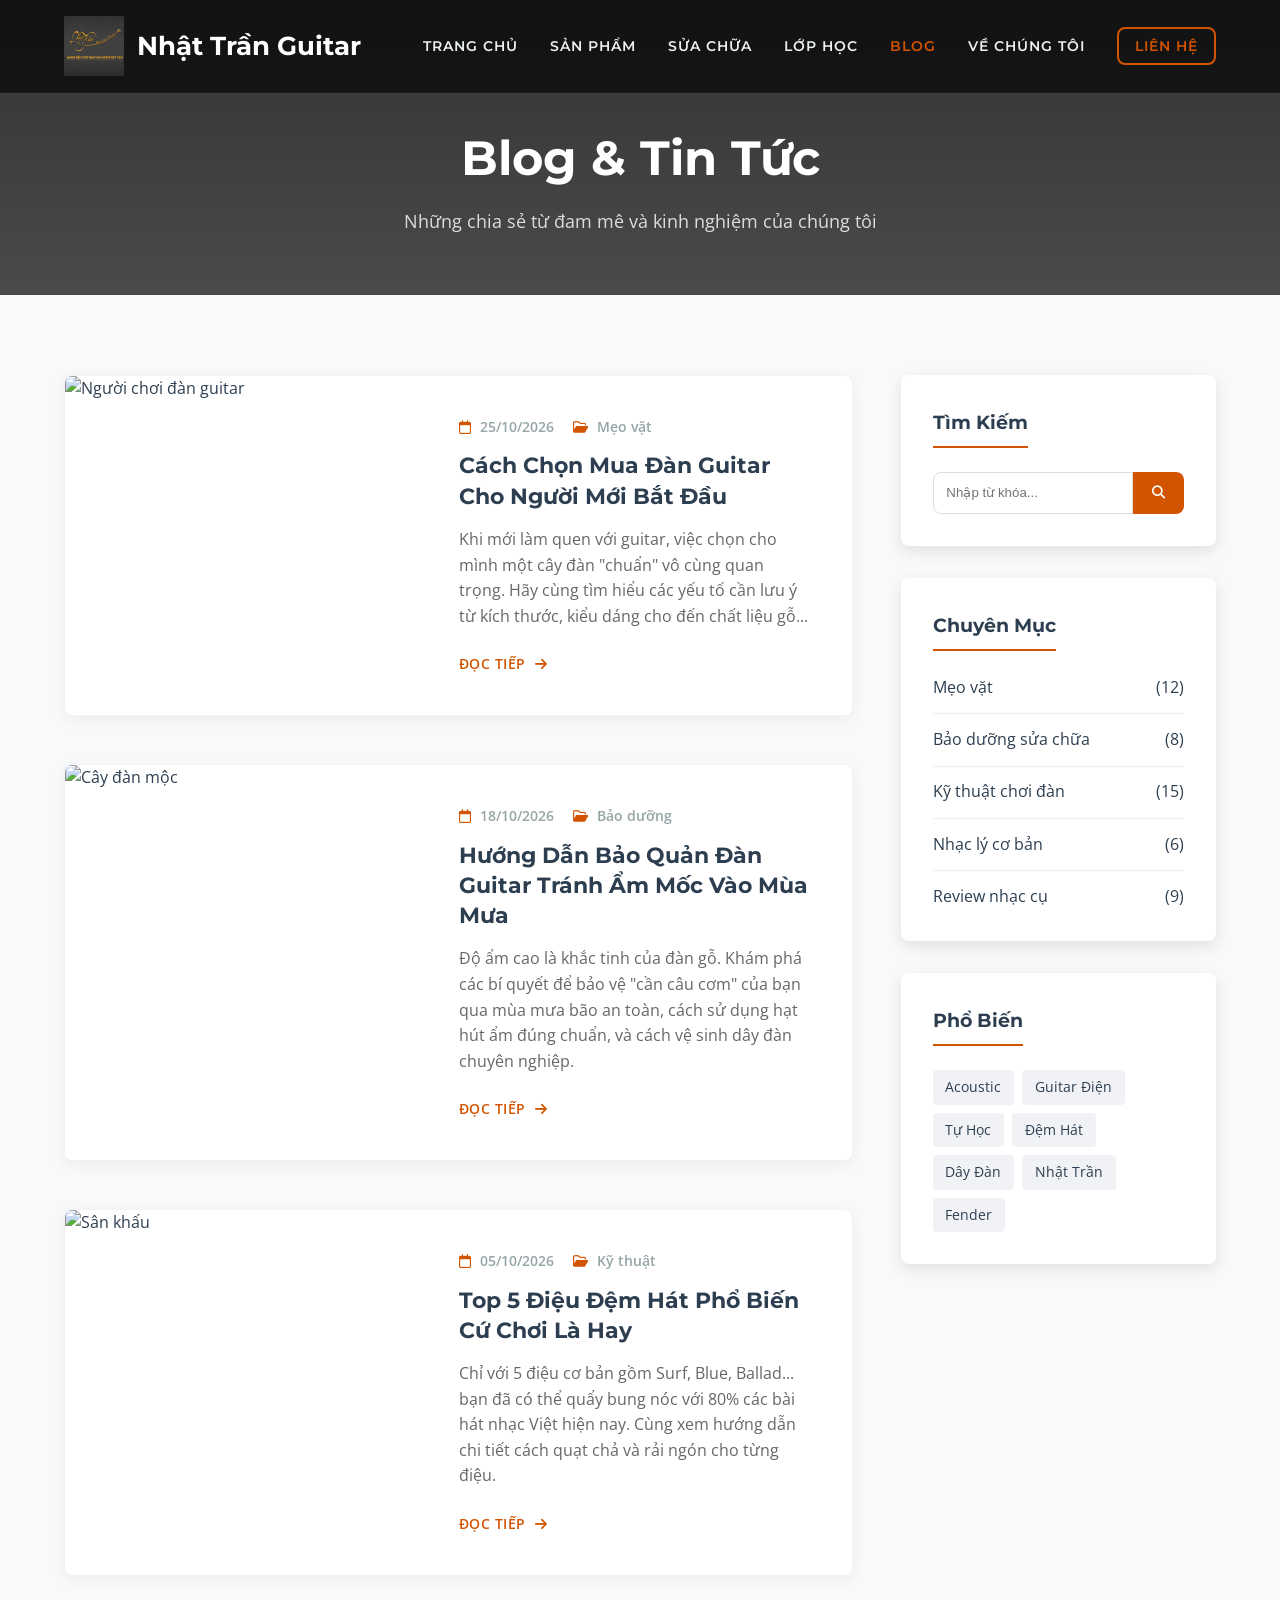
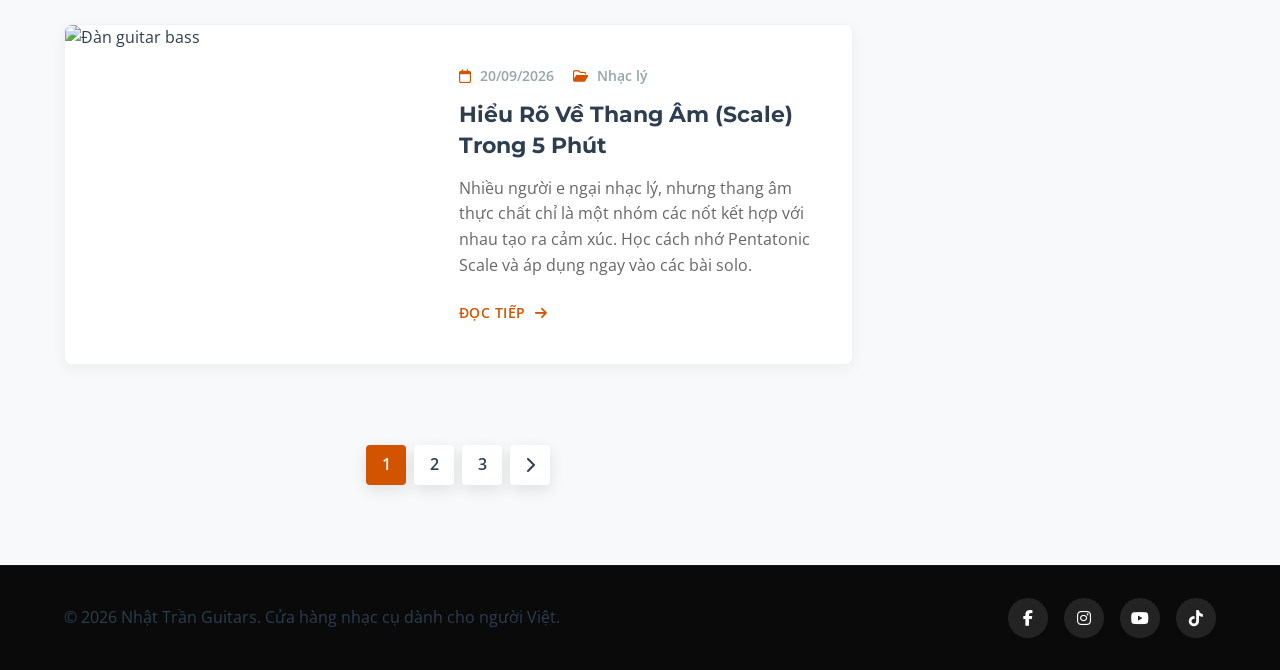
==== blogs.html @ 904f765c "first commit" ====
<!DOCTYPE html>
<html lang="vi">
<head>
    <meta charset="UTF-8">
    <meta name="viewport" content="width=device-width, initial-scale=1.0">
    <title>Blog & Kiến Thức - Nhật Trần Guitars</title>
    <!-- SEO Meta Tags -->
    <meta name="description" content="Khám phá các bài viết hữu ích về cách chọn đàn, bảo quản đàn, kinh nghiệm chơi guitar và các tin tức mới nhất từ Nhật Trần Guitars.">
    <!-- Favicon -->
    <link rel="icon" type="image/png" href="favicon.png">
    <!-- Google Fonts -->
    <link rel="preconnect" href="https://fonts.googleapis.com">
    <link rel="preconnect" href="https://fonts.gstatic.com" crossorigin>
    <link href="https://fonts.googleapis.com/css2?family=Montserrat:wght@400;600;700&family=Open+Sans:wght@400;600&display=swap" rel="stylesheet">
    <!-- FontAwesome for Icons -->
    <link rel="stylesheet" href="https://cdnjs.cloudflare.com/ajax/libs/font-awesome/6.4.0/css/all.min.css">
    <!-- Custom CSS -->
    <link rel="stylesheet" href="style.css">
</head>
<body class="bg-light">

    <!-- Header / Nav -->
    <header class="navbar scrolled" id="navbar">
        <div class="container nav-container">
            <a href="index.html#home" class="logo" aria-label="Nhật Trần Trang Chủ">
                <img src="images/logo/logo.png" alt="Nhật Trần Guitar Logo" class="logo-img">
                Nhật Trần Guitar
            </a>
            <nav aria-label="Điều hướng chính">
                <ul class="nav-menu">
                    <li><a href="index.html#home" class="nav-link">Trang Chủ</a></li>
                    <li><a href="index.html#products" class="nav-link">Sản Phẩm</a></li>
                    <li><a href="index.html#repair" class="nav-link">Sửa Chữa</a></li>
                    <li><a href="index.html#lessons" class="nav-link">Lớp Học</a></li>
                    <li><a href="blogs.html" class="nav-link" style="color:var(--primary-color)">Blog</a></li>
                    <li><a href="index.html#about" class="nav-link">Về Chúng Tôi</a></li>
                    <li><a href="index.html#contact" class="nav-link btn-primary-outline">Liên Hệ</a></li>
                </ul>
            </nav>
            <div class="hamburger" aria-label="Mở menu">
                <i class="fa-solid fa-bars"></i>
            </div>
        </div>
    </header>

    <!-- Page Header -->
    <section class="page-header" style="background: linear-gradient(rgba(0,0,0,0.8), rgba(0,0,0,0.7)), url('https://images.unsplash.com/photo-1549419137-edaa3c6838a5?auto=format&fit=crop&q=80&w=2000') center/cover; padding: 120px 0 60px; text-align: center; color: white;">
        <div class="container">
            <h1 style="font-size: 3rem; margin-bottom: 10px;">Blog & Tin Tức</h1>
            <p style="font-size: 1.1rem; color: #ddd;">Những chia sẻ từ đam mê và kinh nghiệm của chúng tôi</p>
        </div>
    </section>

    <!-- Blog Layout Section -->
    <section class="section text-dark">
        <div class="container blog-page-layout">
            <!-- Main Content: Blog List -->
            <div class="blog-main">
                <div class="blog-grid" style="grid-template-columns: 1fr; gap: 3rem;">
                    
                    <!-- Blog Post 1 -->
                    <article class="blog-card horizontal-card">
                        <div class="blog-image">
                            <img src="https://images.unsplash.com/photo-1549419137-edaa3c6838a5?auto=format&fit=crop&q=80&w=600" alt="Người chơi đàn guitar">
                        </div>
                        <div class="blog-content">
                            <div class="blog-meta">
                                <span><i class="fa-regular fa-calendar"></i> 25/10/2026</span>
                                <span><i class="fa-regular fa-folder-open"></i> Mẹo vặt</span>
                            </div>
                            <h3 class="blog-title"><a href="blog-detail.html">Cách Chọn Mua Đàn Guitar Cho Người Mới Bắt Đầu</a></h3>
                            <p class="blog-excerpt">Khi mới làm quen với guitar, việc chọn cho mình một cây đàn "chuẩn" vô cùng quan trọng. Hãy cùng tìm hiểu các yếu tố cần lưu ý từ kích thước, kiểu dáng cho đến chất liệu gỗ...</p>
                            <a href="blog-detail.html" class="read-more">Đọc tiếp <i class="fa-solid fa-arrow-right"></i></a>
                        </div>
                    </article>

                    <!-- Blog Post 2 -->
                    <article class="blog-card horizontal-card">
                        <div class="blog-image">
                            <img src="https://images.unsplash.com/photo-1550985543-f47f38aeeea0?auto=format&fit=crop&q=80&w=600" alt="Cây đàn mộc">
                        </div>
                        <div class="blog-content">
                            <div class="blog-meta">
                                <span><i class="fa-regular fa-calendar"></i> 18/10/2026</span>
                                <span><i class="fa-regular fa-folder-open"></i> Bảo dưỡng</span>
                            </div>
                            <h3 class="blog-title"><a href="blog-detail.html">Hướng Dẫn Bảo Quản Đàn Guitar Tránh Ẩm Mốc Vào Mùa Mưa</a></h3>
                            <p class="blog-excerpt">Độ ẩm cao là khắc tinh của đàn gỗ. Khám phá các bí quyết để bảo vệ "cần câu cơm" của bạn qua mùa mưa bão an toàn, cách sử dụng hạt hút ẩm đúng chuẩn, và cách vệ sinh dây đàn chuyên nghiệp.</p>
                            <a href="blog-detail.html" class="read-more">Đọc tiếp <i class="fa-solid fa-arrow-right"></i></a>
                        </div>
                    </article>

                    <!-- Blog Post 3 -->
                    <article class="blog-card horizontal-card">
                        <div class="blog-image">
                            <img src="https://images.unsplash.com/photo-1510915361894-db8b60106cb1?auto=format&fit=crop&q=80&w=600" alt="Sân khấu">
                        </div>
                        <div class="blog-content">
                            <div class="blog-meta">
                                <span><i class="fa-regular fa-calendar"></i> 05/10/2026</span>
                                <span><i class="fa-regular fa-folder-open"></i> Kỹ thuật</span>
                            </div>
                            <h3 class="blog-title"><a href="blog-detail.html">Top 5 Điệu Đệm Hát Phổ Biến Cứ Chơi Là Hay</a></h3>
                            <p class="blog-excerpt">Chỉ với 5 điệu cơ bản gồm Surf, Blue, Ballad... bạn đã có thể quẩy bung nóc với 80% các bài hát nhạc Việt hiện nay. Cùng xem hướng dẫn chi tiết cách quạt chả và rải ngón cho từng điệu.</p>
                            <a href="blog-detail.html" class="read-more">Đọc tiếp <i class="fa-solid fa-arrow-right"></i></a>
                        </div>
                    </article>

                    <!-- Blog Post 4 -->
                    <article class="blog-card horizontal-card">
                        <div class="blog-image">
                            <img src="https://images.unsplash.com/photo-1525201548942-d8732f6617a0?auto=format&fit=crop&q=80&w=600" alt="Đàn guitar bass">
                        </div>
                        <div class="blog-content">
                            <div class="blog-meta">
                                <span><i class="fa-regular fa-calendar"></i> 20/09/2026</span>
                                <span><i class="fa-regular fa-folder-open"></i> Nhạc lý</span>
                            </div>
                            <h3 class="blog-title"><a href="blog-detail.html">Hiểu Rõ Về Thang Âm (Scale) Trong 5 Phút</a></h3>
                            <p class="blog-excerpt">Nhiều người e ngại nhạc lý, nhưng thang âm thực chất chỉ là một nhóm các nốt kết hợp với nhau tạo ra cảm xúc. Học cách nhớ Pentatonic Scale và áp dụng ngay vào các bài solo.</p>
                            <a href="blog-detail.html" class="read-more">Đọc tiếp <i class="fa-solid fa-arrow-right"></i></a>
                        </div>
                    </article>

                    <!-- Pagination -->
                    <div class="pagination">
                        <a href="#" class="page-link active">1</a>
                        <a href="#" class="page-link">2</a>
                        <a href="#" class="page-link">3</a>
                        <a href="#" class="page-link"><i class="fa-solid fa-chevron-right"></i></a>
                    </div>

                </div>
            </div>

            <!-- Sidebar -->
            <aside class="blog-sidebar">
                <!-- Search Widget -->
                <div class="sidebar-widget">
                    <h3 class="widget-title">Tìm Kiếm</h3>
                    <form class="search-form" action="#" method="get">
                        <input type="text" placeholder="Nhập từ khóa..." required>
                        <button type="submit"><i class="fa-solid fa-magnifying-glass"></i></button>
                    </form>
                </div>

                <!-- Categories Widget -->
                <div class="sidebar-widget">
                    <h3 class="widget-title">Chuyên Mục</h3>
                    <ul class="category-list">
                        <li><a href="#">Mẹo vặt <span class="count">(12)</span></a></li>
                        <li><a href="#">Bảo dưỡng sửa chữa <span class="count">(8)</span></a></li>
                        <li><a href="#">Kỹ thuật chơi đàn <span class="count">(15)</span></a></li>
                        <li><a href="#">Nhạc lý cơ bản <span class="count">(6)</span></a></li>
                        <li><a href="#">Review nhạc cụ <span class="count">(9)</span></a></li>
                    </ul>
                </div>

                <!-- Popular Tags Widget -->
                <div class="sidebar-widget">
                    <h3 class="widget-title">Phổ Biến</h3>
                    <div class="tags-cloud">
                        <a href="#">Acoustic</a>
                        <a href="#">Guitar Điện</a>
                        <a href="#">Tự Học</a>
                        <a href="#">Đệm Hát</a>
                        <a href="#">Dây Đàn</a>
                        <a href="#">Nhật Trần</a>
                        <a href="#">Fender</a>
                    </div>
                </div>
            </aside>
        </div>
    </section>

    <!-- Footer -->
    <footer class="footer">
        <div class="container">
            <div class="footer-bottom">
                <p>&copy; 2026 Nhật Trần Guitars. Cửa hàng nhạc cụ dành cho người Việt.</p>
                <div class="social-icons">
                    <a href="#" aria-label="Facebook"><i class="fa-brands fa-facebook-f"></i></a>
                    <a href="#" aria-label="Instagram"><i class="fa-brands fa-instagram"></i></a>
                    <a href="#" aria-label="Youtube"><i class="fa-brands fa-youtube"></i></a>
                    <a href="#" aria-label="TikTok"><i class="fa-brands fa-tiktok"></i></a>
                </div>
            </div>
        </div>
    </footer>

    <!-- Custom JS -->
    <script src="script.js"></script>
</body>
</html>
---- style.css ----
/* =========================================
   CSS Reset & Variables
   ========================================= */
:root {
    /* Color Palette - Dark Music Theme */
    --primary-color: #d35400;
    /* Vibrant Orange */
    --primary-hover: #e67e22;
    --secondary-color: #f39c12;
    /* Warm Yellow/Orange */
    --dark-bg: #121212;
    /* Deep Black/Gray */
    --darker-bg: #0a0a0a;
    --light-bg: #f8f9fa;
    /* Off-white */
    --text-light: #ecf0f1;
    /* Light text */
    --text-dark: #2c3e50;
    /* Dark text */
    --wood-accent: #8b4513;
    /* Saddle Brown */

    /* Typography */
    --font-heading: 'Montserrat', sans-serif;
    --font-body: 'Open Sans', sans-serif;

    /* Layout styling */
    --transition: all 0.3s ease;
    --border-radius: 8px;
    --box-shadow: 0 10px 30px rgba(0, 0, 0, 0.5);
    --box-shadow-light: 0 5px 15px rgba(0, 0, 0, 0.1);
}

* {
    margin: 0;
    padding: 0;
    box-sizing: border-box;
    scroll-behavior: smooth;
}

body {
    font-family: var(--font-body);
    background-color: var(--dark-bg);
    color: var(--text-light);
    line-height: 1.6;
    overflow-x: hidden;
}

h1,
h2,
h3,
h4,
h5,
h6 {
    font-family: var(--font-heading);
    font-weight: 700;
    margin-bottom: 1rem;
}

a {
    text-decoration: none;
    color: inherit;
    transition: var(--transition);
}

ul {
    list-style: none;
}

img {
    max-width: 100%;
    display: block;
}

.container {
    width: 90%;
    max-width: 1200px;
    margin: 0 auto;
}

/* =========================================
   Typography & Utilities
   ========================================= */
.text-center {
    text-align: center;
}

.mt-4 {
    margin-top: 2rem;
}

/* Backgrounds */
.bg-dark {
    background-color: var(--dark-bg);
    color: var(--text-light);
}

.bg-light {
    background-color: var(--light-bg);
    color: var(--text-dark);
}

.bg-primary {
    background-color: var(--primary-color);
    color: var(--text-light);
}

.text-dark {
    color: var(--text-dark);
}

/* Buttons */
.btn {
    display: inline-block;
    padding: 0.8rem 1.8rem;
    font-family: var(--font-heading);
    font-weight: 600;
    border-radius: var(--border-radius);
    text-transform: uppercase;
    letter-spacing: 1px;
    cursor: pointer;
    border: none;
    transition: var(--transition);
    text-align: center;
}

.btn-primary {
    background-color: var(--primary-color);
    color: white;
}

.btn-primary:hover {
    background-color: var(--primary-hover);
    transform: translateY(-2px);
    box-shadow: 0 4px 10px rgba(211, 84, 0, 0.4);
}

.btn-secondary {
    background-color: transparent;
    border: 2px solid white;
    color: white;
}

.btn-secondary:hover {
    background-color: white;
    color: var(--dark-bg);
    transform: translateY(-2px);
}

.btn-dark {
    background-color: var(--darker-bg);
    color: white;
    border: 2px solid var(--darker-bg);
}

.btn-dark:hover {
    background-color: white;
    color: var(--darker-bg);
}

.btn-block {
    display: block;
    width: 100%;
}

.btn-primary-outline {
    border: 2px solid var(--primary-color);
    color: var(--primary-color) !important;
    padding: 0.5rem 1rem !important;
    border-radius: var(--border-radius);
}

.btn-primary-outline:hover {
    background-color: var(--primary-color) !important;
    color: white !important;
}

/* Sections */
.section {
    padding: 5rem 0;
}

.section-header {
    text-align: center;
    margin-bottom: 4rem;
}

.section-header h2 {
    font-size: 2.5rem;
    color: var(--primary-color);
    text-transform: uppercase;
    position: relative;
    display: inline-block;
}

.section-header h2::after {
    content: '';
    position: absolute;
    bottom: -10px;
    left: 50%;
    transform: translateX(-50%);
    width: 60px;
    height: 3px;
    background-color: var(--primary-color);
}

.bg-light .section-header h2,
.bg-primary .section-header h2 {
    color: inherit;
}

.bg-primary .section-header h2::after {
    background-color: white;
}


/* =========================================
   Navigation
   ========================================= */
.navbar {
    position: fixed;
    top: 0;
    width: 100%;
    background-color: rgba(18, 18, 18, 0.95);
    backdrop-filter: blur(10px);
    z-index: 1000;
    padding: 1rem 0;
    transition: var(--transition);
    border-bottom: 1px solid rgba(255, 255, 255, 0.05);
}

.navbar.scrolled {
    padding: 0.5rem 0;
    box-shadow: 0 5px 20px rgba(0, 0, 0, 0.8);
}

.nav-container {
    display: flex;
    justify-content: space-between;
    align-items: center;
}

.logo {
    font-family: var(--font-heading);
    font-size: 1.6rem;
    font-weight: 700;
    color: white;
    display: flex;
    align-items: center;
    gap: 0.8rem;
}

.logo i {
    color: var(--primary-color);
}

.nav-menu {
    display: flex;
    align-items: center;
    gap: 2rem;
}

.nav-link {
    font-family: var(--font-heading);
    font-size: 0.9rem;
    font-weight: 600;
    text-transform: uppercase;
    color: var(--text-light);
    letter-spacing: 1px;
    position: relative;
}

.nav-link:not(.btn-primary-outline):hover {
    color: var(--primary-color);
}

.nav-link:not(.btn-primary-outline)::after {
    content: '';
    position: absolute;
    width: 0;
    height: 2px;
    bottom: -5px;
    left: 0;
    background-color: var(--primary-color);
    transition: var(--transition);
}

.nav-link:not(.btn-primary-outline):hover::after {
    width: 100%;
}

.hamburger {
    display: none;
    font-size: 1.5rem;
    cursor: pointer;
    color: white;
}

/* =========================================
   Hero Section
   ========================================= */
.hero {
    height: 100vh;
    background: linear-gradient(rgba(0, 0, 0, 0.7), rgba(0, 0, 0, 0.7)), url('https://images.unsplash.com/photo-1541689592655-f5f52825a3b8?auto=format&fit=crop&q=80&w=2000') center/cover no-repeat;
    display: flex;
    align-items: center;
    justify-content: center;
    text-align: center;
    padding-top: 80px;
    /* Offset for navbar */
}

.hero-content {
    max-width: 800px;
}

.hero-title {
    font-size: 4rem;
    margin-bottom: 1.5rem;
    color: white;
    text-shadow: 2px 2px 10px rgba(0, 0, 0, 0.8);
    animation: slideDown 1s ease;
}

.hero-subtitle {
    font-size: 1.2rem;
    margin-bottom: 2.5rem;
    color: #ddd;
    animation: slideUp 1s ease 0.3s forwards;
    opacity: 0;
}

.hero-buttons {
    display: flex;
    gap: 1rem;
    justify-content: center;
    animation: fadeIn 1s ease 0.6s forwards;
    opacity: 0;
}

/* =========================================
   Products Section
   ========================================= */
.product-grid {
    display: grid;
    grid-template-columns: repeat(auto-fit, minmax(260px, 1fr));
    gap: 2rem;
}

.product-card {
    background-color: var(--darker-bg);
    border-radius: var(--border-radius);
    overflow: hidden;
    box-shadow: var(--box-shadow);
    transition: var(--transition);
    border: 1px solid rgba(255, 255, 255, 0.05);
}

.product-card:hover {
    transform: translateY(-10px);
    box-shadow: 0 15px 40px rgba(211, 84, 0, 0.2);
    border-color: rgba(211, 84, 0, 0.3);
}

.product-image {
    height: 250px;
    overflow: hidden;
}

.product-image img {
    width: 100%;
    height: 100%;
    object-fit: cover;
    transition: transform 0.5s ease;
}

.product-card:hover .product-image img {
    transform: scale(1.1);
}

.product-info {
    padding: 1.5rem;
    text-align: center;
}

.product-info h3 {
    font-size: 1.2rem;
    margin-bottom: 0.5rem;
}

.price {
    color: var(--primary-color);
    font-size: 1.2rem;
    font-weight: 700;
    margin-bottom: 1rem;
}

/* =========================================
   Dual Layout (Repair & About)
   ========================================= */
.dual-layout {
    display: flex;
    align-items: center;
    gap: 4rem;
}

.dual-layout.reverse {
    flex-direction: row-reverse;
}

.layout-image {
    flex: 1;
    border-radius: var(--border-radius);
    overflow: hidden;
    box-shadow: var(--box-shadow);
    position: relative;
}

.layout-image::after {
    content: '';
    position: absolute;
    top: 0;
    left: 0;
    width: 100%;
    height: 100%;
    box-shadow: inset 0 0 50px rgba(0, 0, 0, 0.5);
    pointer-events: none;
}

.layout-image img {
    width: 100%;
    height: 100%;
    object-fit: cover;
}

.layout-content {
    flex: 1;
}

.layout-content h2 {
    font-size: 2.2rem;
    color: var(--primary-color);
    margin-bottom: 1.5rem;
}

.layout-content p {
    margin-bottom: 1.5rem;
    font-size: 1.1rem;
}

.service-list {
    margin-bottom: 2rem;
}

.service-list li {
    margin-bottom: 1rem;
    display: flex;
    align-items: center;
    gap: 1rem;
    font-weight: 600;
}

.service-list i {
    color: var(--primary-color);
    font-size: 1.2rem;
}

/* =========================================
   Lessons Section
   ========================================= */
.lessons-grid {
    display: grid;
    grid-template-columns: repeat(auto-fit, minmax(300px, 1fr));
    gap: 2rem;
}

.lesson-card {
    background-color: rgba(255, 255, 255, 0.1);
    padding: 2rem;
    border-radius: var(--border-radius);
    text-align: center;
    transition: var(--transition);
    border: 1px solid rgba(255, 255, 255, 0.2);
}

.lesson-card:hover {
    background-color: rgba(255, 255, 255, 0.2);
    transform: translateY(-5px);
}

.lesson-icon {
    font-size: 3rem;
    margin-bottom: 1rem;
}

.lesson-card h3 {
    font-size: 1.5rem;
    margin-bottom: 1rem;
}

.lesson-card p {
    margin-bottom: 1.5rem;
    min-height: 80px;
}

.schedule {
    background: rgba(0, 0, 0, 0.2);
    padding: 1rem;
    border-radius: var(--border-radius);
}

.schedule-notice {
    font-size: 0.95rem;
    color: var(--secondary-color);
    font-style: italic;
    font-weight: 600;
}

/* =========================================
   Lessons Gallery Masonry & Lightbox
   ========================================= */
.gallery-container {
    column-count: 1;
    column-gap: 1.5rem;
    padding: 2rem 0;
}

@media screen and (min-width: 768px) {
    .gallery-container {
        column-count: 2;
    }
}

@media screen and (min-width: 992px) {
    .gallery-container {
        column-count: 3;
    }
}

.gallery-item {
    break-inside: avoid;
    margin-bottom: 1.5rem;
    border-radius: var(--border-radius);
    overflow: hidden;
    position: relative;
    cursor: zoom-in;
    transition: box-shadow 0.3s ease;
    border: 1px solid rgba(255, 255, 255, 0.05);
}

.gallery-item:hover {
    box-shadow: 0 15px 30px rgba(0,0,0,0.4);
}

.gallery-item img {
    width: 100%;
    display: block;
    border-radius: var(--border-radius);
    transition: transform 0.5s ease;
}

.gallery-item:hover img {
    transform: scale(1.03);
}

.gallery-overlay {
    position: absolute;
    top: 0; left: 0; right: 0; bottom: 0;
    background: rgba(0,0,0,0.3);
    display: flex;
    align-items: center;
    justify-content: center;
    opacity: 0;
    transition: opacity 0.3s ease;
    border-radius: var(--border-radius);
    pointer-events: none;
}

.gallery-item:hover .gallery-overlay {
    opacity: 1;
}

.gallery-overlay i {
    color: white;
    font-size: 3rem;
    text-shadow: 0 5px 15px rgba(0,0,0,0.5);
    transform: scale(0.5);
    transition: transform 0.3s cubic-bezier(0.175, 0.885, 0.32, 1.275);
}

.gallery-item:hover .gallery-overlay i {
    transform: scale(1);
}

/* Lightbox styles */
.lightbox {
    position: fixed;
    top: 0;
    left: 0;
    width: 100%;
    height: 100%;
    background: rgba(0, 0, 0, 0.9);
    z-index: 2000;
    display: flex;
    justify-content: center;
    align-items: center;
    opacity: 0;
    pointer-events: none;
    transition: opacity 0.3s ease;
}

.lightbox.active {
    opacity: 1;
    pointer-events: auto;
}

.lightbox-content {
    max-width: 90%;
    max-height: 90%;
    box-shadow: 0 0 30px rgba(0,0,0,0.8);
    border-radius: var(--border-radius);
    transform: scale(0.9);
    transition: transform 0.3s ease;
    border: 2px solid rgba(255,255,255,0.1);
}

.lightbox.active .lightbox-content {
    transform: scale(1);
}

.lightbox-close {
    position: absolute;
    top: 25px;
    right: 35px;
    color: #fff;
    font-size: 2.5rem;
    cursor: pointer;
    transition: color 0.3s ease, transform 0.3s ease;
}

.lightbox-close:hover {
    color: var(--primary-color);
    transform: scale(1.1);
}

.schedule li {
    padding: 0.3rem 0;
    border-bottom: 1px solid rgba(255, 255, 255, 0.1);
}

.schedule li:last-child {
    border-bottom: none;
}

/* =========================================
   Contact Section
   ========================================= */
.contact-wrapper {
    display: flex;
    gap: 4rem;
}

.contact-info {
    flex: 1;
}

.info-item {
    display: flex;
    align-items: flex-start;
    gap: 1.5rem;
    margin-bottom: 2rem;
}

.info-item i {
    font-size: 2rem;
    color: var(--primary-color);
    background: rgba(211, 84, 0, 0.1);
    width: 60px;
    height: 60px;
    display: flex;
    align-items: center;
    justify-content: center;
    border-radius: 50%;
}

.info-item h4 {
    margin-bottom: 0.2rem;
    color: var(--primary-color);
}

.contact-form {
    flex: 1;
    background: white;
    padding: 3rem;
    border-radius: var(--border-radius);
    box-shadow: var(--box-shadow-light);
}

.form-group {
    margin-bottom: 1.5rem;
}

.form-group input,
.form-group select,
.form-group textarea {
    width: 100%;
    padding: 1rem;
    border: 1px solid #ddd;
    border-radius: var(--border-radius);
    font-family: var(--font-body);
    font-size: 1rem;
    background-color: #f9f9f9;
    transition: var(--transition);
}

.form-group input:focus,
.form-group select:focus,
.form-group textarea:focus {
    outline: none;
    border-color: var(--primary-color);
    background-color: white;
    box-shadow: 0 0 0 3px rgba(211, 84, 0, 0.1);
}

/* =========================================
   Footer
   ========================================= */
.footer {
    background-color: var(--darker-bg);
    padding: 2rem 0;
    border-top: 1px solid rgba(255, 255, 255, 0.05);
    text-align: center;
}

.footer-bottom {
    display: flex;
    justify-content: space-between;
    align-items: center;
    flex-wrap: wrap;
    gap: 1rem;
}

.social-icons {
    display: flex;
    gap: 1rem;
}

.social-icons a {
    display: inline-flex;
    align-items: center;
    justify-content: center;
    width: 40px;
    height: 40px;
    background-color: rgba(255, 255, 255, 0.1);
    border-radius: 50%;
    color: white;
}

.social-icons a:hover {
    background-color: var(--primary-color);
    transform: translateY(-3px);
}

/* =========================================
   Blog Section
   ========================================= */
.blog-grid {
    display: grid;
    grid-template-columns: repeat(auto-fit, minmax(300px, 1fr));
    gap: 2rem;
}

.blog-card {
    background: white;
    border-radius: var(--border-radius);
    overflow: hidden;
    box-shadow: 0 4px 15px rgba(0, 0, 0, 0.05);
    /* Softer shadow */
    border: 1px solid rgba(0, 0, 0, 0.05);
    transition: var(--transition);
    display: flex;
    flex-direction: column;
}

.blog-card:hover {
    transform: translateY(-8px);
    box-shadow: 0 20px 40px rgba(0, 0, 0, 0.12);
}

.blog-image {
    aspect-ratio: 16/9;
    /* Enforce consistent media size */
    overflow: hidden;
}

.blog-image img {
    width: 100%;
    height: 100%;
    object-fit: cover;
    transition: transform 0.6s cubic-bezier(0.25, 1, 0.5, 1);
}

.blog-card:hover .blog-image img {
    transform: scale(1.08);
}

.blog-content {
    padding: 2rem 1.8rem;
    flex-grow: 1;
    display: flex;
    flex-direction: column;
}

.blog-meta {
    font-size: 0.85rem;
    font-weight: 600;
    color: #95a5a6;
    margin-bottom: 0.8rem;
    display: flex;
    gap: 1.2rem;
}

.blog-meta i {
    margin-right: 0.3rem;
    color: var(--primary-color);
}

.blog-title {
    font-size: 1.4rem;
    font-weight: 700;
    margin-bottom: 1rem;
    line-height: 1.35;
    color: var(--text-dark);
}

.blog-title a:hover {
    color: var(--primary-color);
}

.blog-excerpt {
    font-size: 1rem;
    color: #666;
    margin-bottom: 1.5rem;
    line-height: 1.6;
    flex-grow: 1;
}

.read-more {
    font-weight: 600;
    color: var(--primary-color);
    text-transform: uppercase;
    font-size: 0.85rem;
    letter-spacing: 0.5px;
    align-self: flex-start;
}

.read-more i {
    margin-left: 0.3rem;
    transition: transform 0.3s ease;
}

.read-more:hover i {
    transform: translateX(5px);
}

/* =========================================
   Blog Layour & Sidebar
   ========================================= */
.page-header {
    background-color: var(--dark-bg);
}

.blog-page-layout,
.blog-detail-layout {
    display: grid;
    grid-template-columns: 2.5fr 1fr;
    gap: 3rem;
    align-items: start;
}

.horizontal-card {
    flex-direction: row;
    align-items: stretch;
}

.horizontal-card .blog-image {
    width: 45%;
    aspect-ratio: auto;
    /* override normal aspect ratio and fill height */
}

.horizontal-card .blog-content {
    width: 55%;
    justify-content: center;
    padding: 2.5rem;
}

.blog-sidebar {
    position: sticky;
    top: 100px;
}

.sidebar-widget {
    background: white;
    padding: 2rem;
    border-radius: var(--border-radius);
    box-shadow: var(--box-shadow-light);
    margin-bottom: 2rem;
}

.widget-title {
    font-size: 1.2rem;
    margin-bottom: 1.5rem;
    padding-bottom: 0.5rem;
    border-bottom: 2px solid var(--primary-color);
    display: inline-block;
}

/* Sidebar Search */
.search-form {
    display: flex;
}

.search-form input {
    flex: 1;
    padding: 0.8rem;
    border: 1px solid #ddd;
    border-radius: var(--border-radius) 0 0 var(--border-radius);
    outline: none;
}

.search-form button {
    padding: 0 1.2rem;
    background: var(--primary-color);
    color: white;
    border: none;
    cursor: pointer;
    border-radius: 0 var(--border-radius) var(--border-radius) 0;
}

/* Sidebar Categories */
.category-list li {
    margin-bottom: 0.8rem;
    border-bottom: 1px solid #eee;
    padding-bottom: 0.8rem;
}

.category-list li:last-child {
    border-bottom: none;
    margin-bottom: 0;
    padding-bottom: 0;
}

.category-list a {
    display: flex;
    justify-content: space-between;
    color: var(--text-dark);
}

.category-list a:hover {
    color: var(--primary-color);
}

/* Sidebar Tags */
.tags-cloud {
    display: flex;
    flex-wrap: wrap;
    gap: 0.5rem;
}

.tags-cloud a {
    padding: 0.4rem 0.8rem;
    background: #f1f2f6;
    color: var(--text-dark);
    font-size: 0.85rem;
    border-radius: 4px;
    transition: var(--transition);
}

.tags-cloud a:hover {
    background: var(--primary-color);
    color: white;
}

/* Sidebar Recent Posts */
.recent-posts li {
    display: flex;
    gap: 1rem;
    margin-bottom: 1.5rem;
}

.recent-posts li:last-child {
    margin-bottom: 0;
}

.recent-posts img {
    width: 80px;
    height: 80px;
    object-fit: cover;
    border-radius: 4px;
}

.recent-posts a {
    font-weight: 600;
    color: var(--text-dark);
    line-height: 1.3;
    display: block;
    margin-bottom: 0.3rem;
    font-size: 0.95rem;
}

.recent-posts a:hover {
    color: var(--primary-color);
}

.recent-posts span {
    font-size: 0.8rem;
    color: #7f8c8d;
}

/* Pagination */
.pagination {
    display: flex;
    justify-content: center;
    gap: 0.5rem;
    margin-top: 2rem;
}

.page-link {
    display: inline-flex;
    align-items: center;
    justify-content: center;
    width: 40px;
    height: 40px;
    border-radius: 4px;
    background: white;
    color: var(--text-dark);
    box-shadow: var(--box-shadow-light);
    font-weight: 600;
}

.page-link:hover,
.page-link.active {
    background: var(--primary-color);
    color: white;
}

/* =========================================
   Single Post Detail
   ========================================= */
.single-post {
    background: white;
    padding: 3rem;
    border-radius: var(--border-radius);
    box-shadow: var(--box-shadow-light);
}

.breadcrumb {
    font-size: 0.9rem;
    color: #7f8c8d;
    margin-bottom: 2rem;
}

.breadcrumb a {
    color: var(--primary-color);
}

.breadcrumb i {
    margin: 0 0.5rem;
    font-size: 0.8rem;
}

.post-header {
    margin-bottom: 2rem;
}

.post-title {
    font-size: 2.6rem;
    font-weight: 800;
    line-height: 1.2;
    margin-bottom: 1.2rem;
    color: var(--dark-bg);
}

.post-meta {
    display: flex;
    flex-wrap: wrap;
    gap: 1.5rem;
    color: #7f8c8d;
    font-size: 0.95rem;
}

.post-meta i {
    color: var(--primary-color);
    margin-right: 0.3rem;
}

.post-featured-image {
    margin-bottom: 2.5rem;
    border-radius: var(--border-radius);
    overflow: hidden;
    box-shadow: 0 10px 30px rgba(0, 0, 0, 0.1);
}

.post-featured-image img {
    aspect-ratio: 21/9;
    object-fit: cover;
    width: 100%;
}

.post-content {
    font-size: 1.15rem;
    line-height: 1.9;
    color: #4a4a4a;
}

.post-content p {
    margin-bottom: 1.8rem;
}

.post-content h2 {
    font-size: 1.8rem;
    font-weight: 700;
    margin: 3rem 0 1.5rem;
    color: var(--darker-bg);
}

.post-content ul,
.post-content ol {
    margin-bottom: 1.8rem;
    padding-left: 1.5rem;
}

.post-content li {
    margin-bottom: 0.8rem;
}

.post-content blockquote {
    background: #fff8f3;
    border-left: 5px solid var(--primary-color);
    padding: 1.8rem 2.5rem;
    margin: 2.5rem 0;
    font-style: italic;
    font-size: 1.25rem;
    color: #d35400;
    position: relative;
    border-radius: 0 8px 8px 0;
}

.post-content blockquote i {
    color: rgba(211, 84, 0, 0.2);
    font-size: 2rem;
    position: absolute;
    top: 1rem;
    left: 1rem;
}

.post-image-inline {
    margin: 2rem 0;
    border-radius: var(--border-radius);
    overflow: hidden;
}

.post-footer {
    display: flex;
    justify-content: space-between;
    align-items: center;
    margin-top: 3rem;
    padding-top: 1.5rem;
    border-top: 1px solid #eee;
    flex-wrap: wrap;
    gap: 1rem;
}

.post-tags {
    display: flex;
    gap: 0.5rem;
}

.post-tags a {
    color: var(--primary-color);
    font-weight: 600;
}

.post-share {
    display: flex;
    align-items: center;
    gap: 1rem;
}

.share-btn {
    width: 35px;
    height: 35px;
    background: #f1f2f6;
    display: inline-flex;
    align-items: center;
    justify-content: center;
    border-radius: 50%;
    color: var(--text-dark);
}

.share-btn:hover {
    background: var(--primary-color);
    color: white;
}

/* Author Bio */
.author-bio {
    display: flex;
    gap: 1.5rem;
    background: #f9f9f9;
    padding: 2rem;
    border-radius: var(--border-radius);
    margin-top: 3rem;
    align-items: center;
}

.author-info h3 {
    margin-bottom: 0.5rem;
}

.author-info p {
    color: #666;
    font-size: 0.95rem;
}

/* Comments section */
.comments-section {
    margin-top: 3rem;
}

.comments-title {
    font-size: 1.5rem;
    margin-bottom: 2rem;
}

.comment-list {
    margin-bottom: 3rem;
}

.comment-item {
    display: flex;
    gap: 1.5rem;
    margin-bottom: 2rem;
}

.comment-item.reply {
    margin-left: 4rem;
}

.comment-avatar img {
    width: 60px;
    height: 60px;
    border-radius: 50%;
}

.comment-body {
    background: #f9f9f9;
    padding: 1.5rem;
    border-radius: var(--border-radius);
    flex: 1;
}

.comment-body h4 {
    margin-bottom: 0.5rem;
    display: flex;
    align-items: center;
    gap: 1rem;
}

.comment-date {
    font-size: 0.8rem;
    color: #999;
    font-weight: 400;
}

.badge {
    background: var(--primary-color);
    color: white;
    font-size: 0.7rem;
    padding: 0.2rem 0.5rem;
    border-radius: 3px;
    text-transform: uppercase;
}

.comment-body p {
    color: #555;
    margin-bottom: 1rem;
}

.reply-btn {
    font-size: 0.85rem;
    color: var(--primary-color);
    font-weight: 600;
}

.leave-comment h3 {
    margin-bottom: 1.5rem;
}

.form-row {
    display: flex;
    gap: 1.5rem;
    margin-bottom: 1.5rem;
}

.form-row input {
    flex: 1;
    padding: 1rem;
    border: 1px solid #ddd;
    border-radius: var(--border-radius);
    outline: none;
}

.form-row input:focus,
.leave-comment textarea:focus {
    border-color: var(--primary-color);
}

.leave-comment textarea {
    width: 100%;
    padding: 1rem;
    border: 1px solid #ddd;
    border-radius: var(--border-radius);
    outline: none;
    margin-bottom: 1.5rem;
    font-family: var(--font-body);
}

/* =========================================
   Animations & Media Queries
   ========================================= */
@keyframes slideDown {
    from {
        opacity: 0;
        transform: translateY(-30px);
    }

    to {
        opacity: 1;
        transform: translateY(0);
    }
}

@keyframes slideUp {
    from {
        opacity: 0;
        transform: translateY(30px);
    }

    to {
        opacity: 1;
        transform: translateY(0);
    }
}

@keyframes fadeIn {
    from {
        opacity: 0;
    }

    to {
        opacity: 1;
    }
}

/* Scroll Animation Class */
.fade-in {
    opacity: 0;
    transform: translateY(30px);
    transition: opacity 0.8s ease, transform 0.8s ease;
}

.fade-in.appear {
    opacity: 1;
    transform: translateY(0);
}

/* Responsive */
@media screen and (max-width: 992px) {

    .dual-layout,
    .dual-layout.reverse {
        flex-direction: column;
        gap: 2rem;
    }

    .contact-wrapper {
        flex-direction: column;
        gap: 3rem;
    }

    .hero-title {
        font-size: 3rem;
    }

    .blog-page-layout,
    .blog-detail-layout {
        grid-template-columns: 1fr;
    }

    .blog-sidebar {
        position: static;
        margin-top: 2rem;
    }
}

@media screen and (max-width: 768px) {
    .nav-menu {
        position: fixed;
        top: 70px;
        left: -100%;
        flex-direction: column;
        background-color: var(--dark-bg);
        width: 100%;
        text-align: center;
        transition: 0.3s;
        box-shadow: 0 10px 10px rgba(0, 0, 0, 0.5);
        padding: 2rem 0;
        gap: 1.5rem;
    }

    .nav-menu.active {
        left: 0;
    }

    .hamburger {
        display: block;
    }

    .hero-title {
        font-size: 2.5rem;
    }

    .hero-buttons {
        flex-direction: column;
    }

    .footer-bottom {
        flex-direction: column;
        justify-content: center;
    }

    .horizontal-card {
        flex-direction: column;
    }

    .horizontal-card .blog-image,
    .horizontal-card .blog-content {
        width: 100%;
    }

    .form-row {
        flex-direction: column;
        gap: 1rem;
    }
}

.logo-img {
    height: 45px;
    width: auto;
    object-fit: contain;
    vertical-align: middle;
}

@media screen and (min-width: 768px) {
    .logo-img {
        height: 60px;
    }
}
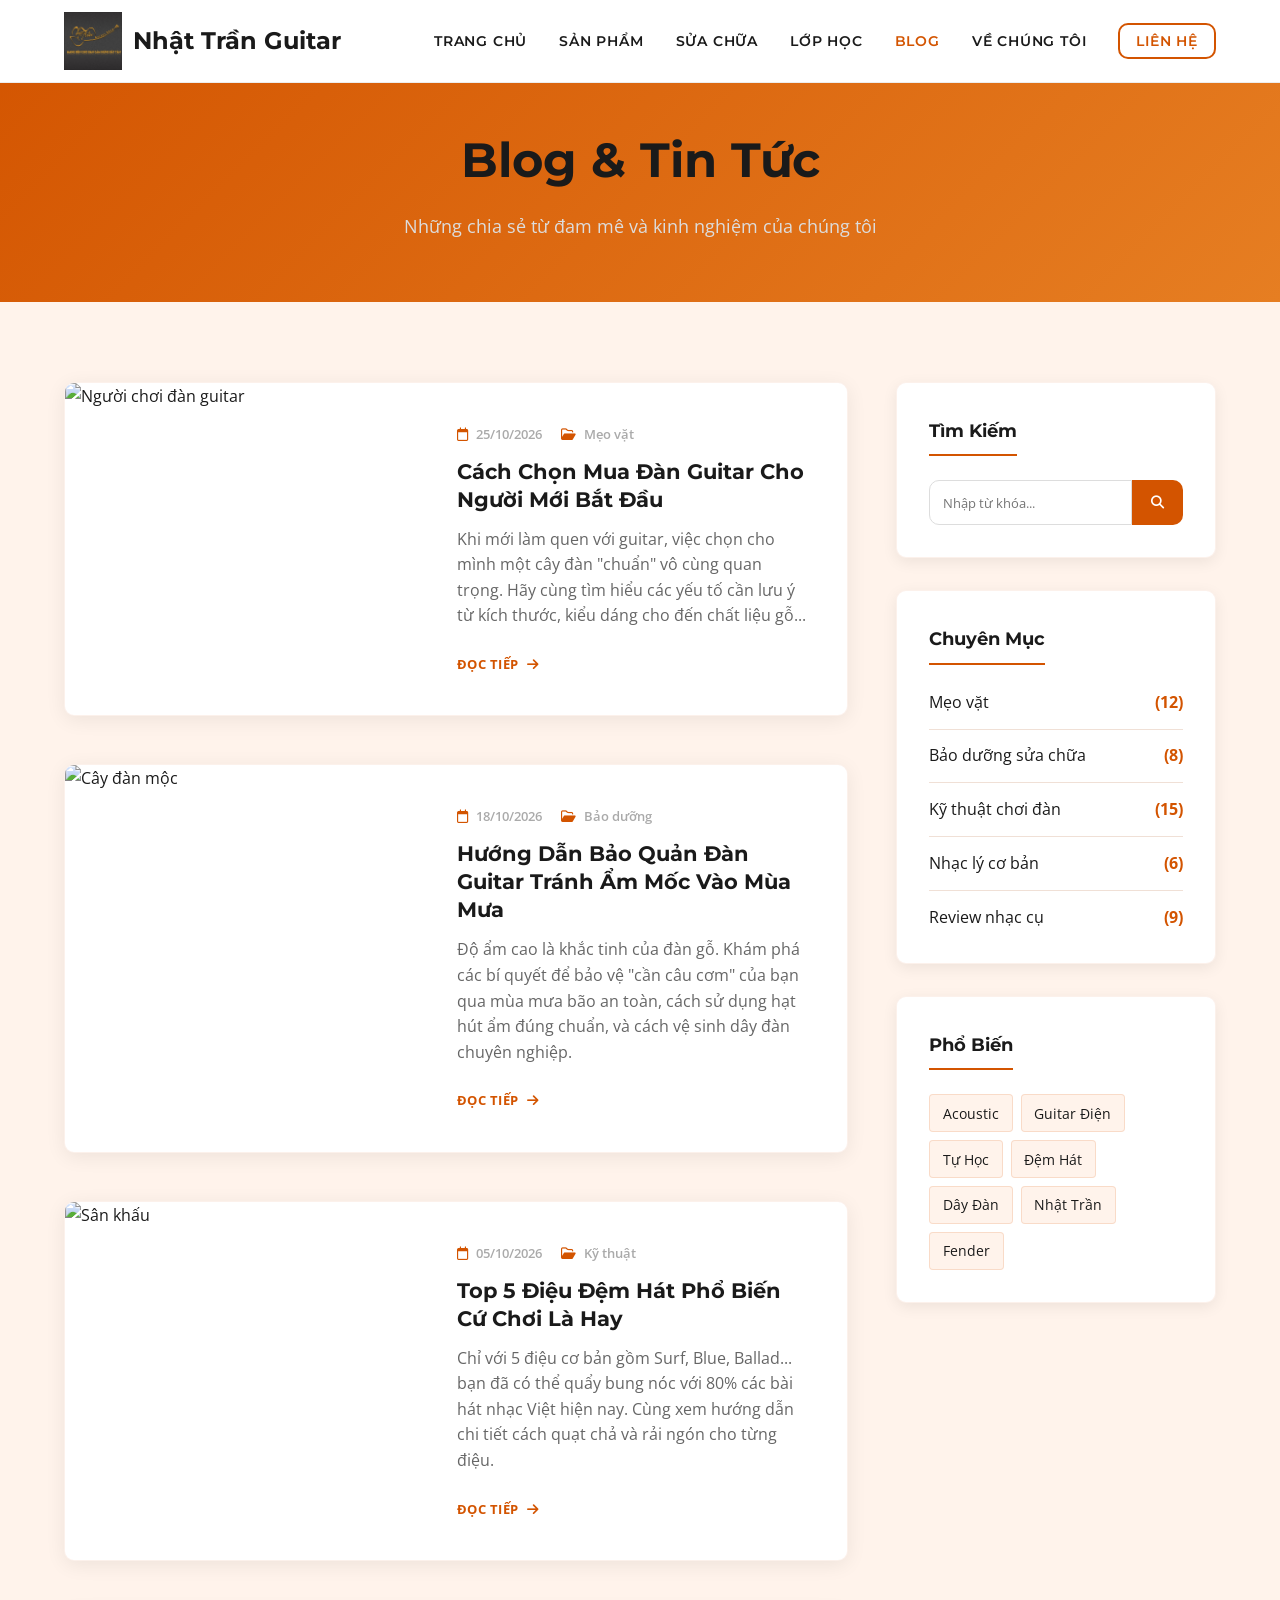
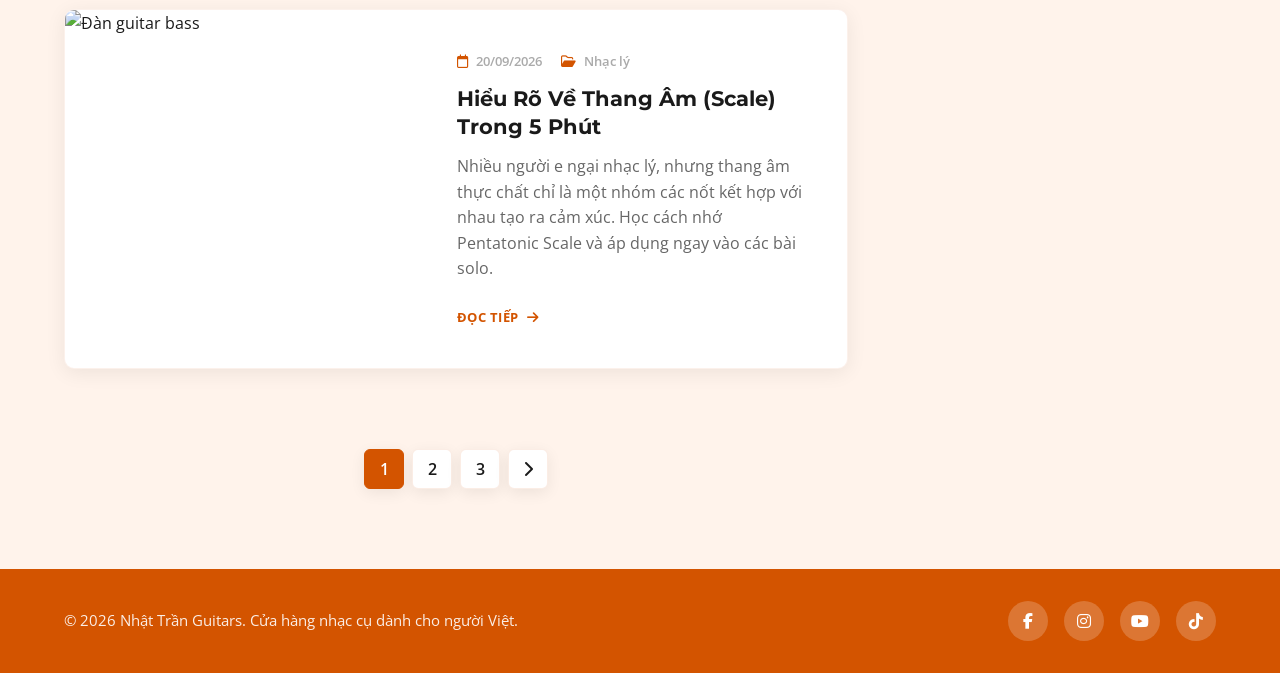
==== commit 973d6d00: "second commit" ====
--- a/blogs.html
+++ b/blogs.html
@@ -44,7 +44,7 @@
     </header>
 
     <!-- Page Header -->
-    <section class="page-header" style="background: linear-gradient(rgba(0,0,0,0.8), rgba(0,0,0,0.7)), url('https://images.unsplash.com/photo-1549419137-edaa3c6838a5?auto=format&fit=crop&q=80&w=2000') center/cover; padding: 120px 0 60px; text-align: center; color: white;">
+    <section class="page-header" style="background: linear-gradient(135deg, var(--primary-color) 0%, var(--primary-hover) 100%); padding: 120px 0 60px; text-align: center; color: white;">
         <div class="container">
             <h1 style="font-size: 3rem; margin-bottom: 10px;">Blog & Tin Tức</h1>
             <p style="font-size: 1.1rem; color: #ddd;">Những chia sẻ từ đam mê và kinh nghiệm của chúng tôi</p>
--- a/style.css
+++ b/style.css
@@ -2,35 +2,38 @@
    CSS Reset & Variables
    ========================================= */
 :root {
-    /* Color Palette - Dark Music Theme */
+    /* Color Palette – White & Orange Theme */
     --primary-color: #d35400;
-    /* Vibrant Orange */
     --primary-hover: #e67e22;
     --secondary-color: #f39c12;
-    /* Warm Yellow/Orange */
-    --dark-bg: #121212;
-    /* Deep Black/Gray */
-    --darker-bg: #0a0a0a;
-    --light-bg: #f8f9fa;
-    /* Off-white */
-    --text-light: #ecf0f1;
-    /* Light text */
-    --text-dark: #2c3e50;
-    /* Dark text */
+
+    /* Backgrounds */
+    --dark-bg: #ffffff;        /* was dark, now WHITE */
+    --darker-bg: #fff7f2;      /* was darker, now very light orange tint */
+    --light-bg: #fff3eb;       /* warm light orange tint */
+
+    /* Text */
+    --text-light: #333333;     /* main body text on white  */
+    --text-dark: #1a1a1a;      /* bolder headings */
+    --text-muted: #666666;
+
+    /* Accents */
     --wood-accent: #8b4513;
-    /* Saddle Brown */
 
     /* Typography */
     --font-heading: 'Montserrat', sans-serif;
     --font-body: 'Open Sans', sans-serif;
 
-    /* Layout styling */
+    /* Layout */
     --transition: all 0.3s ease;
-    --border-radius: 8px;
-    --box-shadow: 0 10px 30px rgba(0, 0, 0, 0.5);
-    --box-shadow-light: 0 5px 15px rgba(0, 0, 0, 0.1);
-}
-
+    --border-radius: 10px;
+    --box-shadow: 0 8px 30px rgba(211, 84, 0, 0.10);
+    --box-shadow-light: 0 4px 15px rgba(0, 0, 0, 0.07);
+}
+
+/* =========================================
+   Reset
+   ========================================= */
 * {
     margin: 0;
     padding: 0;
@@ -40,21 +43,17 @@
 
 body {
     font-family: var(--font-body);
-    background-color: var(--dark-bg);
+    background-color: #ffffff;
     color: var(--text-light);
-    line-height: 1.6;
+    line-height: 1.7;
     overflow-x: hidden;
 }
 
-h1,
-h2,
-h3,
-h4,
-h5,
-h6 {
+h1, h2, h3, h4, h5, h6 {
     font-family: var(--font-heading);
     font-weight: 700;
     margin-bottom: 1rem;
+    color: var(--text-dark);
 }
 
 a {
@@ -63,9 +62,7 @@
     transition: var(--transition);
 }
 
-ul {
-    list-style: none;
-}
+ul { list-style: none; }
 
 img {
     max-width: 100%;
@@ -79,19 +76,14 @@
 }
 
 /* =========================================
-   Typography & Utilities
-   ========================================= */
-.text-center {
-    text-align: center;
-}
-
-.mt-4 {
-    margin-top: 2rem;
-}
+   Utilities
+   ========================================= */
+.text-center { text-align: center; }
+.mt-4 { margin-top: 2rem; }
 
 /* Backgrounds */
 .bg-dark {
-    background-color: var(--dark-bg);
+    background-color: #ffffff;
     color: var(--text-light);
 }
 
@@ -102,17 +94,18 @@
 
 .bg-primary {
     background-color: var(--primary-color);
-    color: var(--text-light);
-}
-
-.text-dark {
-    color: var(--text-dark);
-}
-
-/* Buttons */
+    color: #ffffff;
+}
+
+.text-dark { color: var(--text-dark); }
+.text-light { color: var(--text-light); }
+
+/* =========================================
+   Buttons
+   ========================================= */
 .btn {
     display: inline-block;
-    padding: 0.8rem 1.8rem;
+    padding: 0.85rem 2rem;
     font-family: var(--font-heading);
     font-weight: 600;
     border-radius: var(--border-radius);
@@ -126,36 +119,43 @@
 
 .btn-primary {
     background-color: var(--primary-color);
-    color: white;
-}
-
+    color: #ffffff;
+}
 .btn-primary:hover {
     background-color: var(--primary-hover);
     transform: translateY(-2px);
-    box-shadow: 0 4px 10px rgba(211, 84, 0, 0.4);
+    box-shadow: 0 6px 16px rgba(211, 84, 0, 0.4);
 }
 
 .btn-secondary {
     background-color: transparent;
-    border: 2px solid white;
-    color: white;
-}
-
+    border: 2px solid #ffffff;
+    color: #ffffff;
+}
 .btn-secondary:hover {
-    background-color: white;
-    color: var(--dark-bg);
+    background-color: #ffffff;
+    color: var(--primary-color);
     transform: translateY(-2px);
 }
 
 .btn-dark {
-    background-color: var(--darker-bg);
-    color: white;
-    border: 2px solid var(--darker-bg);
-}
-
+    background-color: var(--primary-color);
+    color: #ffffff;
+    border: 2px solid var(--primary-color);
+}
 .btn-dark:hover {
-    background-color: white;
-    color: var(--darker-bg);
+    background-color: transparent;
+    color: var(--primary-color);
+}
+
+.btn-outline-primary {
+    background-color: transparent;
+    border: 2px solid var(--primary-color);
+    color: var(--primary-color);
+}
+.btn-outline-primary:hover {
+    background-color: var(--primary-color);
+    color: #ffffff;
 }
 
 .btn-block {
@@ -169,16 +169,15 @@
     padding: 0.5rem 1rem !important;
     border-radius: var(--border-radius);
 }
-
 .btn-primary-outline:hover {
     background-color: var(--primary-color) !important;
-    color: white !important;
-}
-
-/* Sections */
-.section {
-    padding: 5rem 0;
-}
+    color: #ffffff !important;
+}
+
+/* =========================================
+   Sections
+   ========================================= */
+.section { padding: 5rem 0; }
 
 .section-header {
     text-align: center;
@@ -204,15 +203,31 @@
     background-color: var(--primary-color);
 }
 
-.bg-light .section-header h2,
-.bg-primary .section-header h2 {
-    color: inherit;
-}
-
-.bg-primary .section-header h2::after {
-    background-color: white;
-}
-
+.section-header p {
+    font-size: 1.1rem;
+    color: var(--text-muted);
+    max-width: 600px;
+    margin: 1.5rem auto 0;
+}
+
+/* On orange background: override heading and underline to white */
+.bg-primary .section-header h2,
+[style*="background-color: var(--primary-color)"] .section-header h2 {
+    color: #ffffff;
+}
+.bg-primary .section-header h2::after,
+[style*="background-color: var(--primary-color)"] .section-header h2::after {
+    background-color: #ffffff;
+}
+.bg-primary .section-header p,
+[style*="background-color: var(--primary-color)"] .section-header p {
+    color: rgba(255, 255, 255, 0.85);
+}
+
+/* Slight tint alternation for contrast between sections */
+.bg-light .section-header h2 {
+    color: var(--primary-color);
+}
 
 /* =========================================
    Navigation
@@ -221,17 +236,17 @@
     position: fixed;
     top: 0;
     width: 100%;
-    background-color: rgba(18, 18, 18, 0.95);
-    backdrop-filter: blur(10px);
+    background-color: #ffffff;
+    backdrop-filter: blur(8px);
     z-index: 1000;
-    padding: 1rem 0;
+    padding: 0.75rem 0;
     transition: var(--transition);
-    border-bottom: 1px solid rgba(255, 255, 255, 0.05);
+    border-bottom: 1px solid rgba(0, 0, 0, 0.07);
 }
 
 .navbar.scrolled {
     padding: 0.5rem 0;
-    box-shadow: 0 5px 20px rgba(0, 0, 0, 0.8);
+    box-shadow: 0 4px 20px rgba(0, 0, 0, 0.09);
 }
 
 .nav-container {
@@ -242,17 +257,15 @@
 
 .logo {
     font-family: var(--font-heading);
-    font-size: 1.6rem;
+    font-size: 1.5rem;
     font-weight: 700;
-    color: white;
-    display: flex;
-    align-items: center;
-    gap: 0.8rem;
-}
-
-.logo i {
-    color: var(--primary-color);
-}
+    color: var(--text-dark);
+    display: flex;
+    align-items: center;
+    gap: 0.7rem;
+}
+
+.logo i { color: var(--primary-color); }
 
 .nav-menu {
     display: flex;
@@ -262,38 +275,32 @@
 
 .nav-link {
     font-family: var(--font-heading);
-    font-size: 0.9rem;
+    font-size: 0.85rem;
     font-weight: 600;
     text-transform: uppercase;
-    color: var(--text-light);
-    letter-spacing: 1px;
+    color: var(--text-dark);
+    letter-spacing: 0.8px;
     position: relative;
 }
 
-.nav-link:not(.btn-primary-outline):hover {
-    color: var(--primary-color);
-}
+.nav-link:not(.btn-primary-outline):hover { color: var(--primary-color); }
 
 .nav-link:not(.btn-primary-outline)::after {
     content: '';
     position: absolute;
-    width: 0;
-    height: 2px;
-    bottom: -5px;
-    left: 0;
+    width: 0; height: 2px;
+    bottom: -5px; left: 0;
     background-color: var(--primary-color);
     transition: var(--transition);
 }
 
-.nav-link:not(.btn-primary-outline):hover::after {
-    width: 100%;
-}
+.nav-link:not(.btn-primary-outline):hover::after { width: 100%; }
 
 .hamburger {
     display: none;
     font-size: 1.5rem;
     cursor: pointer;
-    color: white;
+    color: var(--text-dark);
 }
 
 /* =========================================
@@ -301,31 +308,29 @@
    ========================================= */
 .hero {
     height: 100vh;
-    background: linear-gradient(rgba(0, 0, 0, 0.7), rgba(0, 0, 0, 0.7)), url('https://images.unsplash.com/photo-1541689592655-f5f52825a3b8?auto=format&fit=crop&q=80&w=2000') center/cover no-repeat;
+    background: linear-gradient(rgba(0,0,0,0.58), rgba(0,0,0,0.58)),
+        url('https://images.unsplash.com/photo-1541689592655-f5f52825a3b8?auto=format&fit=crop&q=80&w=2000') center/cover no-repeat;
     display: flex;
     align-items: center;
     justify-content: center;
     text-align: center;
     padding-top: 80px;
-    /* Offset for navbar */
-}
-
-.hero-content {
-    max-width: 800px;
-}
+}
+
+.hero-content { max-width: 820px; }
 
 .hero-title {
     font-size: 4rem;
     margin-bottom: 1.5rem;
-    color: white;
-    text-shadow: 2px 2px 10px rgba(0, 0, 0, 0.8);
+    color: #ffffff;
+    text-shadow: 2px 2px 10px rgba(0,0,0,0.5);
     animation: slideDown 1s ease;
 }
 
 .hero-subtitle {
     font-size: 1.2rem;
     margin-bottom: 2.5rem;
-    color: #ddd;
+    color: rgba(255,255,255,0.88);
     animation: slideUp 1s ease 0.3s forwards;
     opacity: 0;
 }
@@ -348,17 +353,17 @@
 }
 
 .product-card {
-    background-color: var(--darker-bg);
+    background-color: #ffffff;
     border-radius: var(--border-radius);
     overflow: hidden;
-    box-shadow: var(--box-shadow);
+    box-shadow: var(--box-shadow-light);
     transition: var(--transition);
-    border: 1px solid rgba(255, 255, 255, 0.05);
+    border: 1px solid rgba(211, 84, 0, 0.1);
 }
 
 .product-card:hover {
-    transform: translateY(-10px);
-    box-shadow: 0 15px 40px rgba(211, 84, 0, 0.2);
+    transform: translateY(-8px);
+    box-shadow: 0 15px 40px rgba(211, 84, 0, 0.15);
     border-color: rgba(211, 84, 0, 0.3);
 }
 
@@ -368,15 +373,12 @@
 }
 
 .product-image img {
-    width: 100%;
-    height: 100%;
+    width: 100%; height: 100%;
     object-fit: cover;
     transition: transform 0.5s ease;
 }
 
-.product-card:hover .product-image img {
-    transform: scale(1.1);
-}
+.product-card:hover .product-image img { transform: scale(1.08); }
 
 .product-info {
     padding: 1.5rem;
@@ -384,8 +386,9 @@
 }
 
 .product-info h3 {
-    font-size: 1.2rem;
+    font-size: 1.15rem;
     margin-bottom: 0.5rem;
+    color: var(--text-dark);
 }
 
 .price {
@@ -404,9 +407,7 @@
     gap: 4rem;
 }
 
-.dual-layout.reverse {
-    flex-direction: row-reverse;
-}
+.dual-layout.reverse { flex-direction: row-reverse; }
 
 .layout-image {
     flex: 1;
@@ -419,23 +420,18 @@
 .layout-image::after {
     content: '';
     position: absolute;
-    top: 0;
-    left: 0;
-    width: 100%;
-    height: 100%;
-    box-shadow: inset 0 0 50px rgba(0, 0, 0, 0.5);
+    top: 0; left: 0;
+    width: 100%; height: 100%;
+    box-shadow: inset 0 0 40px rgba(0,0,0,0.15);
     pointer-events: none;
 }
 
 .layout-image img {
-    width: 100%;
-    height: 100%;
+    width: 100%; height: 100%;
     object-fit: cover;
 }
 
-.layout-content {
-    flex: 1;
-}
+.layout-content { flex: 1; }
 
 .layout-content h2 {
     font-size: 2.2rem;
@@ -445,12 +441,11 @@
 
 .layout-content p {
     margin-bottom: 1.5rem;
-    font-size: 1.1rem;
-}
-
-.service-list {
-    margin-bottom: 2rem;
-}
+    font-size: 1.05rem;
+    color: var(--text-light);
+}
+
+.service-list { margin-bottom: 2rem; }
 
 .service-list li {
     margin-bottom: 1rem;
@@ -458,6 +453,7 @@
     align-items: center;
     gap: 1rem;
     font-weight: 600;
+    color: var(--text-dark);
 }
 
 .service-list i {
@@ -466,58 +462,71 @@
 }
 
 /* =========================================
-   Lessons Section
+   Lessons Section (on orange bg)
    ========================================= */
 .lessons-grid {
     display: grid;
-    grid-template-columns: repeat(auto-fit, minmax(300px, 1fr));
+    grid-template-columns: repeat(auto-fit, minmax(280px, 1fr));
     gap: 2rem;
 }
 
 .lesson-card {
-    background-color: rgba(255, 255, 255, 0.1);
+    background-color: #ffffff;
     padding: 2rem;
     border-radius: var(--border-radius);
     text-align: center;
     transition: var(--transition);
-    border: 1px solid rgba(255, 255, 255, 0.2);
+    border: 1px solid rgba(211, 84, 0, 0.15);
+    color: var(--text-dark);
+    box-shadow: var(--box-shadow-light);
 }
 
 .lesson-card:hover {
-    background-color: rgba(255, 255, 255, 0.2);
-    transform: translateY(-5px);
+    transform: translateY(-6px);
+    box-shadow: 0 12px 30px rgba(211, 84, 0, 0.18);
+    border-color: var(--primary-color);
 }
 
 .lesson-icon {
     font-size: 3rem;
     margin-bottom: 1rem;
+    color: var(--primary-color);
 }
 
 .lesson-card h3 {
-    font-size: 1.5rem;
+    font-size: 1.4rem;
     margin-bottom: 1rem;
+    color: var(--text-dark);
 }
 
 .lesson-card p {
     margin-bottom: 1.5rem;
-    min-height: 80px;
+    color: var(--text-muted);
 }
 
 .schedule {
-    background: rgba(0, 0, 0, 0.2);
+    background: var(--light-bg);
     padding: 1rem;
     border-radius: var(--border-radius);
 }
+
+.schedule li {
+    padding: 0.3rem 0;
+    border-bottom: 1px solid rgba(211, 84, 0, 0.15);
+    color: var(--text-light);
+}
+
+.schedule li:last-child { border-bottom: none; }
 
 .schedule-notice {
     font-size: 0.95rem;
-    color: var(--secondary-color);
+    color: var(--primary-color);
     font-style: italic;
     font-weight: 600;
 }
 
 /* =========================================
-   Lessons Gallery Masonry & Lightbox
+   Gallery & Lightbox (lessons.html)
    ========================================= */
 .gallery-container {
     column-count: 1;
@@ -525,16 +534,12 @@
     padding: 2rem 0;
 }
 
-@media screen and (min-width: 768px) {
-    .gallery-container {
-        column-count: 2;
-    }
-}
-
-@media screen and (min-width: 992px) {
-    .gallery-container {
-        column-count: 3;
-    }
+@media screen and (min-width: 640px) {
+    .gallery-container { column-count: 2; }
+}
+
+@media screen and (min-width: 1000px) {
+    .gallery-container { column-count: 3; }
 }
 
 .gallery-item {
@@ -545,12 +550,10 @@
     position: relative;
     cursor: zoom-in;
     transition: box-shadow 0.3s ease;
-    border: 1px solid rgba(255, 255, 255, 0.05);
-}
-
-.gallery-item:hover {
-    box-shadow: 0 15px 30px rgba(0,0,0,0.4);
-}
+    border: 2px solid rgba(211, 84, 0, 0.12);
+}
+
+.gallery-item:hover { box-shadow: 0 12px 28px rgba(211, 84, 0, 0.2); }
 
 .gallery-item img {
     width: 100%;
@@ -559,14 +562,12 @@
     transition: transform 0.5s ease;
 }
 
-.gallery-item:hover img {
-    transform: scale(1.03);
-}
+.gallery-item:hover img { transform: scale(1.04); }
 
 .gallery-overlay {
     position: absolute;
     top: 0; left: 0; right: 0; bottom: 0;
-    background: rgba(0,0,0,0.3);
+    background: rgba(211, 84, 0, 0.45);
     display: flex;
     align-items: center;
     justify-content: center;
@@ -576,30 +577,24 @@
     pointer-events: none;
 }
 
-.gallery-item:hover .gallery-overlay {
-    opacity: 1;
-}
+.gallery-item:hover .gallery-overlay { opacity: 1; }
 
 .gallery-overlay i {
-    color: white;
+    color: #ffffff;
     font-size: 3rem;
-    text-shadow: 0 5px 15px rgba(0,0,0,0.5);
+    text-shadow: 0 3px 10px rgba(0,0,0,0.3);
     transform: scale(0.5);
     transition: transform 0.3s cubic-bezier(0.175, 0.885, 0.32, 1.275);
 }
 
-.gallery-item:hover .gallery-overlay i {
-    transform: scale(1);
-}
-
-/* Lightbox styles */
+.gallery-item:hover .gallery-overlay i { transform: scale(1); }
+
+/* Lightbox */
 .lightbox {
     position: fixed;
-    top: 0;
-    left: 0;
-    width: 100%;
-    height: 100%;
-    background: rgba(0, 0, 0, 0.9);
+    top: 0; left: 0;
+    width: 100%; height: 100%;
+    background: rgba(0,0,0,0.92);
     z-index: 2000;
     display: flex;
     justify-content: center;
@@ -609,47 +604,30 @@
     transition: opacity 0.3s ease;
 }
 
-.lightbox.active {
-    opacity: 1;
-    pointer-events: auto;
-}
+.lightbox.active { opacity: 1; pointer-events: auto; }
 
 .lightbox-content {
-    max-width: 90%;
-    max-height: 90%;
-    box-shadow: 0 0 30px rgba(0,0,0,0.8);
+    max-width: 90%; max-height: 90%;
+    box-shadow: 0 0 40px rgba(0,0,0,0.6);
     border-radius: var(--border-radius);
     transform: scale(0.9);
     transition: transform 0.3s ease;
-    border: 2px solid rgba(255,255,255,0.1);
-}
-
-.lightbox.active .lightbox-content {
-    transform: scale(1);
-}
+    border: 3px solid rgba(255,255,255,0.15);
+}
+
+.lightbox.active .lightbox-content { transform: scale(1); }
 
 .lightbox-close {
     position: absolute;
-    top: 25px;
-    right: 35px;
-    color: #fff;
-    font-size: 2.5rem;
+    top: 25px; right: 35px;
+    color: #fff; font-size: 2.5rem;
     cursor: pointer;
     transition: color 0.3s ease, transform 0.3s ease;
 }
 
 .lightbox-close:hover {
     color: var(--primary-color);
-    transform: scale(1.1);
-}
-
-.schedule li {
-    padding: 0.3rem 0;
-    border-bottom: 1px solid rgba(255, 255, 255, 0.1);
-}
-
-.schedule li:last-child {
-    border-bottom: none;
+    transform: scale(1.15);
 }
 
 /* =========================================
@@ -660,9 +638,7 @@
     gap: 4rem;
 }
 
-.contact-info {
-    flex: 1;
-}
+.contact-info { flex: 1; }
 
 .info-item {
     display: flex;
@@ -672,33 +648,35 @@
 }
 
 .info-item i {
-    font-size: 2rem;
+    font-size: 1.6rem;
     color: var(--primary-color);
     background: rgba(211, 84, 0, 0.1);
-    width: 60px;
-    height: 60px;
+    width: 55px; height: 55px;
     display: flex;
     align-items: center;
     justify-content: center;
     border-radius: 50%;
+    flex-shrink: 0;
 }
 
 .info-item h4 {
-    margin-bottom: 0.2rem;
-    color: var(--primary-color);
-}
+    margin-bottom: 0.3rem;
+    color: var(--primary-color);
+}
+
+.info-item p, .info-item a { color: var(--text-light); }
+.info-item a:hover { color: var(--primary-color); }
 
 .contact-form {
     flex: 1;
-    background: white;
+    background: #ffffff;
     padding: 3rem;
     border-radius: var(--border-radius);
     box-shadow: var(--box-shadow-light);
-}
-
-.form-group {
-    margin-bottom: 1.5rem;
-}
+    border: 1px solid rgba(211, 84, 0, 0.1);
+}
+
+.form-group { margin-bottom: 1.5rem; }
 
 .form-group input,
 .form-group select,
@@ -709,8 +687,9 @@
     border-radius: var(--border-radius);
     font-family: var(--font-body);
     font-size: 1rem;
-    background-color: #f9f9f9;
+    background-color: #fafafa;
     transition: var(--transition);
+    color: var(--text-dark);
 }
 
 .form-group input:focus,
@@ -718,7 +697,7 @@
 .form-group textarea:focus {
     outline: none;
     border-color: var(--primary-color);
-    background-color: white;
+    background-color: #ffffff;
     box-shadow: 0 0 0 3px rgba(211, 84, 0, 0.1);
 }
 
@@ -726,9 +705,8 @@
    Footer
    ========================================= */
 .footer {
-    background-color: var(--darker-bg);
+    background-color: var(--primary-color);
     padding: 2rem 0;
-    border-top: 1px solid rgba(255, 255, 255, 0.05);
     text-align: center;
 }
 
@@ -738,26 +716,27 @@
     align-items: center;
     flex-wrap: wrap;
     gap: 1rem;
-}
-
-.social-icons {
-    display: flex;
-    gap: 1rem;
-}
+    color: rgba(255,255,255,0.9);
+}
+
+.footer-bottom p { color: rgba(255,255,255,0.9); font-size: 0.95rem; }
+
+.social-icons { display: flex; gap: 1rem; }
 
 .social-icons a {
     display: inline-flex;
     align-items: center;
     justify-content: center;
-    width: 40px;
-    height: 40px;
-    background-color: rgba(255, 255, 255, 0.1);
+    width: 40px; height: 40px;
+    background-color: rgba(255,255,255,0.2);
     border-radius: 50%;
-    color: white;
+    color: #ffffff;
+    transition: var(--transition);
 }
 
 .social-icons a:hover {
-    background-color: var(--primary-color);
+    background-color: #ffffff;
+    color: var(--primary-color);
     transform: translateY(-3px);
 }
 
@@ -771,12 +750,11 @@
 }
 
 .blog-card {
-    background: white;
+    background: #ffffff;
     border-radius: var(--border-radius);
     overflow: hidden;
-    box-shadow: 0 4px 15px rgba(0, 0, 0, 0.05);
-    /* Softer shadow */
-    border: 1px solid rgba(0, 0, 0, 0.05);
+    box-shadow: 0 4px 20px rgba(0,0,0,0.07);
+    border: 1px solid rgba(211, 84, 0, 0.08);
     transition: var(--transition);
     display: flex;
     flex-direction: column;
@@ -784,37 +762,34 @@
 
 .blog-card:hover {
     transform: translateY(-8px);
-    box-shadow: 0 20px 40px rgba(0, 0, 0, 0.12);
+    box-shadow: 0 18px 40px rgba(211, 84, 0, 0.15);
+    border-color: rgba(211, 84, 0, 0.25);
 }
 
 .blog-image {
     aspect-ratio: 16/9;
-    /* Enforce consistent media size */
     overflow: hidden;
 }
 
 .blog-image img {
-    width: 100%;
-    height: 100%;
+    width: 100%; height: 100%;
     object-fit: cover;
     transition: transform 0.6s cubic-bezier(0.25, 1, 0.5, 1);
 }
 
-.blog-card:hover .blog-image img {
-    transform: scale(1.08);
-}
+.blog-card:hover .blog-image img { transform: scale(1.07); }
 
 .blog-content {
-    padding: 2rem 1.8rem;
+    padding: 1.8rem;
     flex-grow: 1;
     display: flex;
     flex-direction: column;
 }
 
 .blog-meta {
-    font-size: 0.85rem;
+    font-size: 0.82rem;
     font-weight: 600;
-    color: #95a5a6;
+    color: #aaa;
     margin-bottom: 0.8rem;
     display: flex;
     gap: 1.2rem;
@@ -826,30 +801,28 @@
 }
 
 .blog-title {
-    font-size: 1.4rem;
+    font-size: 1.3rem;
     font-weight: 700;
-    margin-bottom: 1rem;
+    margin-bottom: 0.8rem;
     line-height: 1.35;
     color: var(--text-dark);
 }
 
-.blog-title a:hover {
-    color: var(--primary-color);
-}
+.blog-title a:hover { color: var(--primary-color); }
 
 .blog-excerpt {
-    font-size: 1rem;
-    color: #666;
+    font-size: 0.97rem;
+    color: var(--text-muted);
     margin-bottom: 1.5rem;
-    line-height: 1.6;
+    line-height: 1.65;
     flex-grow: 1;
 }
 
 .read-more {
-    font-weight: 600;
+    font-weight: 700;
     color: var(--primary-color);
     text-transform: uppercase;
-    font-size: 0.85rem;
+    font-size: 0.82rem;
     letter-spacing: 0.5px;
     align-self: flex-start;
 }
@@ -859,15 +832,13 @@
     transition: transform 0.3s ease;
 }
 
-.read-more:hover i {
-    transform: translateX(5px);
-}
-
-/* =========================================
-   Blog Layour & Sidebar
+.read-more:hover i { transform: translateX(5px); }
+
+/* =========================================
+   Blog Layout & Sidebar
    ========================================= */
 .page-header {
-    background-color: var(--dark-bg);
+    background-color: var(--light-bg);
 }
 
 .blog-page-layout,
@@ -886,7 +857,6 @@
 .horizontal-card .blog-image {
     width: 45%;
     aspect-ratio: auto;
-    /* override normal aspect ratio and fill height */
 }
 
 .horizontal-card .blog-content {
@@ -901,25 +871,25 @@
 }
 
 .sidebar-widget {
-    background: white;
+    background: #ffffff;
     padding: 2rem;
     border-radius: var(--border-radius);
     box-shadow: var(--box-shadow-light);
     margin-bottom: 2rem;
+    border: 1px solid rgba(211, 84, 0, 0.08);
 }
 
 .widget-title {
-    font-size: 1.2rem;
+    font-size: 1.15rem;
     margin-bottom: 1.5rem;
     padding-bottom: 0.5rem;
     border-bottom: 2px solid var(--primary-color);
     display: inline-block;
+    color: var(--text-dark);
 }
 
 /* Sidebar Search */
-.search-form {
-    display: flex;
-}
+.search-form { display: flex; }
 
 .search-form input {
     flex: 1;
@@ -927,12 +897,13 @@
     border: 1px solid #ddd;
     border-radius: var(--border-radius) 0 0 var(--border-radius);
     outline: none;
+    font-family: var(--font-body);
 }
 
 .search-form button {
     padding: 0 1.2rem;
     background: var(--primary-color);
-    color: white;
+    color: #ffffff;
     border: none;
     cursor: pointer;
     border-radius: 0 var(--border-radius) var(--border-radius) 0;
@@ -941,7 +912,7 @@
 /* Sidebar Categories */
 .category-list li {
     margin-bottom: 0.8rem;
-    border-bottom: 1px solid #eee;
+    border-bottom: 1px solid #f0e0d6;
     padding-bottom: 0.8rem;
 }
 
@@ -957,9 +928,9 @@
     color: var(--text-dark);
 }
 
-.category-list a:hover {
-    color: var(--primary-color);
-}
+.category-list a:hover { color: var(--primary-color); }
+
+.count { color: var(--primary-color); font-weight: 700; }
 
 /* Sidebar Tags */
 .tags-cloud {
@@ -970,52 +941,18 @@
 
 .tags-cloud a {
     padding: 0.4rem 0.8rem;
-    background: #f1f2f6;
+    background: var(--light-bg);
     color: var(--text-dark);
     font-size: 0.85rem;
     border-radius: 4px;
     transition: var(--transition);
+    border: 1px solid rgba(211, 84, 0, 0.15);
 }
 
 .tags-cloud a:hover {
     background: var(--primary-color);
-    color: white;
-}
-
-/* Sidebar Recent Posts */
-.recent-posts li {
-    display: flex;
-    gap: 1rem;
-    margin-bottom: 1.5rem;
-}
-
-.recent-posts li:last-child {
-    margin-bottom: 0;
-}
-
-.recent-posts img {
-    width: 80px;
-    height: 80px;
-    object-fit: cover;
-    border-radius: 4px;
-}
-
-.recent-posts a {
-    font-weight: 600;
-    color: var(--text-dark);
-    line-height: 1.3;
-    display: block;
-    margin-bottom: 0.3rem;
-    font-size: 0.95rem;
-}
-
-.recent-posts a:hover {
-    color: var(--primary-color);
-}
-
-.recent-posts span {
-    font-size: 0.8rem;
-    color: #7f8c8d;
+    color: #ffffff;
+    border-color: var(--primary-color);
 }
 
 /* Pagination */
@@ -1030,63 +967,61 @@
     display: inline-flex;
     align-items: center;
     justify-content: center;
-    width: 40px;
-    height: 40px;
-    border-radius: 4px;
-    background: white;
+    width: 40px; height: 40px;
+    border-radius: 6px;
+    background: #ffffff;
     color: var(--text-dark);
     box-shadow: var(--box-shadow-light);
     font-weight: 600;
+    border: 1px solid rgba(211, 84, 0, 0.1);
 }
 
 .page-link:hover,
 .page-link.active {
     background: var(--primary-color);
-    color: white;
+    color: #ffffff;
+    border-color: var(--primary-color);
 }
 
 /* =========================================
    Single Post Detail
    ========================================= */
 .single-post {
-    background: white;
+    background: #ffffff;
     padding: 3rem;
     border-radius: var(--border-radius);
     box-shadow: var(--box-shadow-light);
+    border: 1px solid rgba(211, 84, 0, 0.08);
 }
 
 .breadcrumb {
     font-size: 0.9rem;
-    color: #7f8c8d;
+    color: #999;
     margin-bottom: 2rem;
 }
 
-.breadcrumb a {
-    color: var(--primary-color);
-}
+.breadcrumb a { color: var(--primary-color); }
 
 .breadcrumb i {
     margin: 0 0.5rem;
     font-size: 0.8rem;
 }
 
-.post-header {
-    margin-bottom: 2rem;
-}
+.post-header { margin-bottom: 2rem; }
 
 .post-title {
-    font-size: 2.6rem;
+    font-size: 2.5rem;
     font-weight: 800;
     line-height: 1.2;
     margin-bottom: 1.2rem;
-    color: var(--dark-bg);
+    color: var(--text-dark);
 }
 
 .post-meta {
     display: flex;
     flex-wrap: wrap;
     gap: 1.5rem;
-    color: #7f8c8d;
+    color: #999;
     font-size: 0.95rem;
 }
 
@@ -1099,7 +1034,7 @@
     margin-bottom: 2.5rem;
     border-radius: var(--border-radius);
     overflow: hidden;
-    box-shadow: 0 10px 30px rgba(0, 0, 0, 0.1);
+    box-shadow: var(--box-shadow);
 }
 
 .post-featured-image img {
@@ -1109,20 +1044,18 @@
 }
 
 .post-content {
-    font-size: 1.15rem;
+    font-size: 1.1rem;
     line-height: 1.9;
     color: #4a4a4a;
 }
 
-.post-content p {
-    margin-bottom: 1.8rem;
-}
+.post-content p { margin-bottom: 1.8rem; }
 
 .post-content h2 {
     font-size: 1.8rem;
     font-weight: 700;
     margin: 3rem 0 1.5rem;
-    color: var(--darker-bg);
+    color: var(--text-dark);
 }
 
 .post-content ul,
@@ -1131,18 +1064,16 @@
     padding-left: 1.5rem;
 }
 
-.post-content li {
-    margin-bottom: 0.8rem;
-}
+.post-content li { margin-bottom: 0.8rem; }
 
 .post-content blockquote {
-    background: #fff8f3;
+    background: #fff7f2;
     border-left: 5px solid var(--primary-color);
     padding: 1.8rem 2.5rem;
     margin: 2.5rem 0;
     font-style: italic;
-    font-size: 1.25rem;
-    color: #d35400;
+    font-size: 1.2rem;
+    color: var(--primary-color);
     position: relative;
     border-radius: 0 8px 8px 0;
 }
@@ -1151,8 +1082,7 @@
     color: rgba(211, 84, 0, 0.2);
     font-size: 2rem;
     position: absolute;
-    top: 1rem;
-    left: 1rem;
+    top: 1rem; left: 1rem;
 }
 
 .post-image-inline {
@@ -1167,15 +1097,12 @@
     align-items: center;
     margin-top: 3rem;
     padding-top: 1.5rem;
-    border-top: 1px solid #eee;
+    border-top: 1px solid #f0e0d6;
     flex-wrap: wrap;
     gap: 1rem;
 }
 
-.post-tags {
-    display: flex;
-    gap: 0.5rem;
-}
+.post-tags { display: flex; gap: 0.5rem; }
 
 .post-tags a {
     color: var(--primary-color);
@@ -1189,9 +1116,8 @@
 }
 
 .share-btn {
-    width: 35px;
-    height: 35px;
-    background: #f1f2f6;
+    width: 35px; height: 35px;
+    background: var(--light-bg);
     display: inline-flex;
     align-items: center;
     justify-content: center;
@@ -1201,42 +1127,31 @@
 
 .share-btn:hover {
     background: var(--primary-color);
-    color: white;
+    color: #ffffff;
 }
 
 /* Author Bio */
 .author-bio {
     display: flex;
     gap: 1.5rem;
-    background: #f9f9f9;
+    background: var(--light-bg);
     padding: 2rem;
     border-radius: var(--border-radius);
     margin-top: 3rem;
     align-items: center;
-}
-
-.author-info h3 {
-    margin-bottom: 0.5rem;
-}
-
-.author-info p {
-    color: #666;
-    font-size: 0.95rem;
-}
-
-/* Comments section */
-.comments-section {
-    margin-top: 3rem;
-}
-
-.comments-title {
-    font-size: 1.5rem;
-    margin-bottom: 2rem;
-}
-
-.comment-list {
-    margin-bottom: 3rem;
-}
+    border: 1px solid rgba(211, 84, 0, 0.1);
+}
+
+.author-info h3 { margin-bottom: 0.5rem; color: var(--text-dark); }
+
+.author-info p { color: var(--text-muted); font-size: 0.95rem; }
+
+/* Comments */
+.comments-section { margin-top: 3rem; }
+
+.comments-title { font-size: 1.5rem; margin-bottom: 2rem; }
+
+.comment-list { margin-bottom: 3rem; }
 
 .comment-item {
     display: flex;
@@ -1244,21 +1159,19 @@
     margin-bottom: 2rem;
 }
 
-.comment-item.reply {
-    margin-left: 4rem;
-}
+.comment-item.reply { margin-left: 4rem; }
 
 .comment-avatar img {
-    width: 60px;
-    height: 60px;
+    width: 60px; height: 60px;
     border-radius: 50%;
 }
 
 .comment-body {
-    background: #f9f9f9;
+    background: var(--light-bg);
     padding: 1.5rem;
     border-radius: var(--border-radius);
     flex: 1;
+    border: 1px solid rgba(211, 84, 0, 0.07);
 }
 
 .comment-body h4 {
@@ -1266,27 +1179,25 @@
     display: flex;
     align-items: center;
     gap: 1rem;
+    color: var(--text-dark);
 }
 
 .comment-date {
     font-size: 0.8rem;
-    color: #999;
+    color: #aaa;
     font-weight: 400;
 }
 
 .badge {
     background: var(--primary-color);
-    color: white;
+    color: #ffffff;
     font-size: 0.7rem;
     padding: 0.2rem 0.5rem;
     border-radius: 3px;
     text-transform: uppercase;
 }
 
-.comment-body p {
-    color: #555;
-    margin-bottom: 1rem;
-}
+.comment-body p { color: var(--text-muted); margin-bottom: 1rem; }
 
 .reply-btn {
     font-size: 0.85rem;
@@ -1294,9 +1205,7 @@
     font-weight: 600;
 }
 
-.leave-comment h3 {
-    margin-bottom: 1.5rem;
-}
+.leave-comment h3 { margin-bottom: 1.5rem; }
 
 .form-row {
     display: flex;
@@ -1310,12 +1219,11 @@
     border: 1px solid #ddd;
     border-radius: var(--border-radius);
     outline: none;
+    font-family: var(--font-body);
 }
 
 .form-row input:focus,
-.leave-comment textarea:focus {
-    border-color: var(--primary-color);
-}
+.leave-comment textarea:focus { border-color: var(--primary-color); }
 
 .leave-comment textarea {
     width: 100%;
@@ -1328,43 +1236,37 @@
 }
 
 /* =========================================
-   Animations & Media Queries
+   Logo image
+   ========================================= */
+.logo-img {
+    height: 45px;
+    width: auto;
+    object-fit: contain;
+    vertical-align: middle;
+}
+
+@media screen and (min-width: 768px) {
+    .logo-img { height: 58px; }
+}
+
+/* =========================================
+   Animations
    ========================================= */
 @keyframes slideDown {
-    from {
-        opacity: 0;
-        transform: translateY(-30px);
-    }
-
-    to {
-        opacity: 1;
-        transform: translateY(0);
-    }
+    from { opacity: 0; transform: translateY(-30px); }
+    to   { opacity: 1; transform: translateY(0); }
 }
 
 @keyframes slideUp {
-    from {
-        opacity: 0;
-        transform: translateY(30px);
-    }
-
-    to {
-        opacity: 1;
-        transform: translateY(0);
-    }
+    from { opacity: 0; transform: translateY(30px); }
+    to   { opacity: 1; transform: translateY(0); }
 }
 
 @keyframes fadeIn {
-    from {
-        opacity: 0;
-    }
-
-    to {
-        opacity: 1;
-    }
-}
-
-/* Scroll Animation Class */
+    from { opacity: 0; }
+    to   { opacity: 1; }
+}
+
 .fade-in {
     opacity: 0;
     transform: translateY(30px);
@@ -1376,9 +1278,10 @@
     transform: translateY(0);
 }
 
-/* Responsive */
+/* =========================================
+   Responsive
+   ========================================= */
 @media screen and (max-width: 992px) {
-
     .dual-layout,
     .dual-layout.reverse {
         flex-direction: column;
@@ -1390,9 +1293,7 @@
         gap: 3rem;
     }
 
-    .hero-title {
-        font-size: 3rem;
-    }
+    .hero-title { font-size: 3rem; }
 
     .blog-page-layout,
     .blog-detail-layout {
@@ -1411,60 +1312,39 @@
         top: 70px;
         left: -100%;
         flex-direction: column;
-        background-color: var(--dark-bg);
+        background-color: #ffffff;
         width: 100%;
         text-align: center;
         transition: 0.3s;
-        box-shadow: 0 10px 10px rgba(0, 0, 0, 0.5);
+        box-shadow: 0 10px 20px rgba(0,0,0,0.08);
         padding: 2rem 0;
         gap: 1.5rem;
+        border-top: 2px solid var(--primary-color);
     }
 
-    .nav-menu.active {
-        left: 0;
-    }
-
-    .hamburger {
-        display: block;
-    }
-
-    .hero-title {
-        font-size: 2.5rem;
-    }
-
-    .hero-buttons {
-        flex-direction: column;
-    }
+    .nav-menu.active { left: 0; }
+
+    .hamburger { display: block; }
+
+    .hero-title { font-size: 2.5rem; }
+
+    .hero-buttons { flex-direction: column; }
 
     .footer-bottom {
         flex-direction: column;
         justify-content: center;
+        text-align: center;
     }
 
-    .horizontal-card {
-        flex-direction: column;
-    }
+    .horizontal-card { flex-direction: column; }
 
     .horizontal-card .blog-image,
-    .horizontal-card .blog-content {
-        width: 100%;
-    }
+    .horizontal-card .blog-content { width: 100%; }
 
     .form-row {
         flex-direction: column;
         gap: 1rem;
     }
-}
-
-.logo-img {
-    height: 45px;
-    width: auto;
-    object-fit: contain;
-    vertical-align: middle;
-}
-
-@media screen and (min-width: 768px) {
-    .logo-img {
-        height: 60px;
-    }
+
+    .logo-img { height: 40px; }
 }
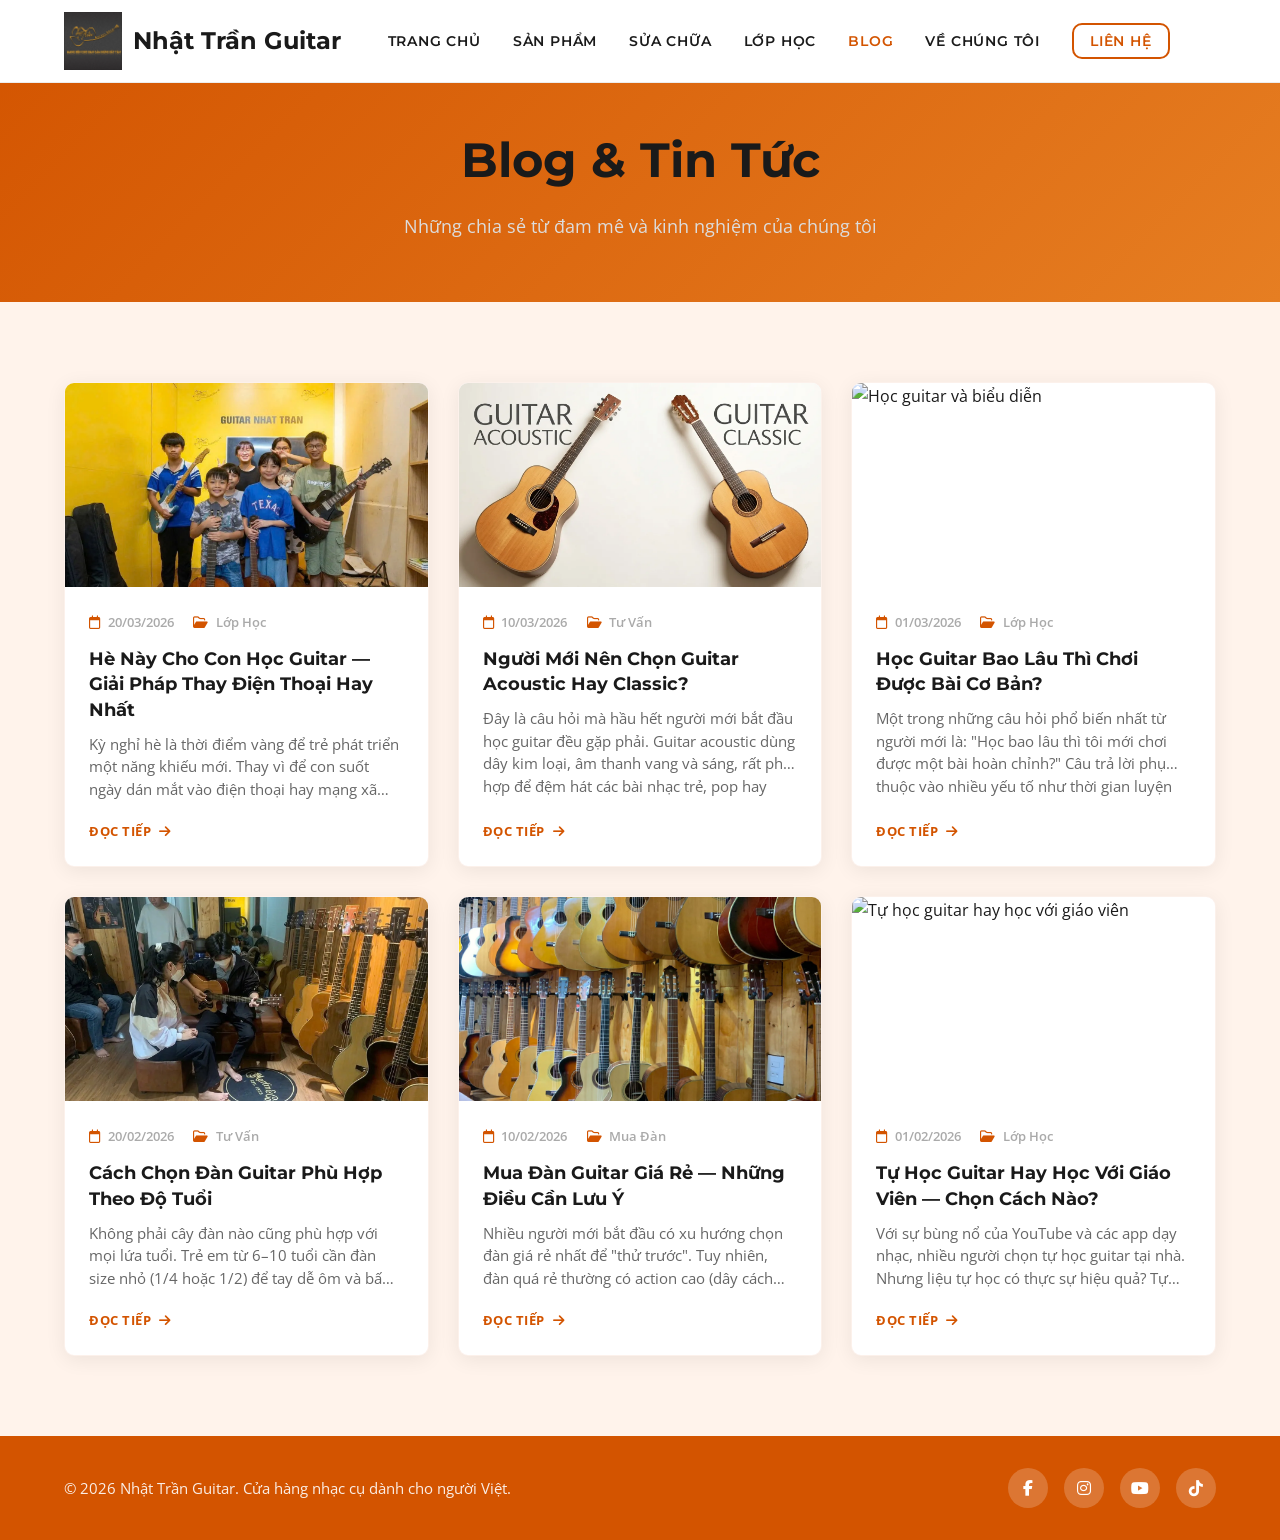
==== commit fdffa504: "feat:update_all_functions exit q: exit  exit :q" ====
--- a/blogs.html
+++ b/blogs.html
@@ -1,29 +1,34 @@
 <!DOCTYPE html>
 <html lang="vi">
+
 <head>
     <meta charset="UTF-8">
     <meta name="viewport" content="width=device-width, initial-scale=1.0">
-    <title>Blog & Kiến Thức - Nhật Trần Guitars</title>
+    <title>Blog & Kiến Thức - Nhật Trần Guitar</title>
     <!-- SEO Meta Tags -->
-    <meta name="description" content="Khám phá các bài viết hữu ích về cách chọn đàn, bảo quản đàn, kinh nghiệm chơi guitar và các tin tức mới nhất từ Nhật Trần Guitars.">
+    <meta name="description"
+        content="Khám phá các bài viết hữu ích về cách chọn đàn, bảo quản đàn, kinh nghiệm chơi guitar và các tin tức mới nhất từ Nhật Trần Guitar.">
     <!-- Favicon -->
-    <link rel="icon" type="image/png" href="favicon.png">
+    <link rel="icon" type="image/png" href="images/logo/favicon.webp">
     <!-- Google Fonts -->
     <link rel="preconnect" href="https://fonts.googleapis.com">
     <link rel="preconnect" href="https://fonts.gstatic.com" crossorigin>
-    <link href="https://fonts.googleapis.com/css2?family=Montserrat:wght@400;600;700&family=Open+Sans:wght@400;600&display=swap" rel="stylesheet">
+    <link
+        href="https://fonts.googleapis.com/css2?family=Montserrat:wght@400;600;700&family=Open+Sans:wght@400;600&display=swap"
+        rel="stylesheet">
     <!-- FontAwesome for Icons -->
     <link rel="stylesheet" href="https://cdnjs.cloudflare.com/ajax/libs/font-awesome/6.4.0/css/all.min.css">
     <!-- Custom CSS -->
     <link rel="stylesheet" href="style.css">
 </head>
+
 <body class="bg-light">
 
     <!-- Header / Nav -->
     <header class="navbar scrolled" id="navbar">
         <div class="container nav-container">
             <a href="index.html#home" class="logo" aria-label="Nhật Trần Trang Chủ">
-                <img src="images/logo/logo.png" alt="Nhật Trần Guitar Logo" class="logo-img">
+                <img src="images/logo/logo.webp" alt="Nhật Trần Guitar Logo" class="logo-img">
                 Nhật Trần Guitar
             </a>
             <nav aria-label="Điều hướng chính">
@@ -37,6 +42,8 @@
                     <li><a href="index.html#contact" class="nav-link btn-primary-outline">Liên Hệ</a></li>
                 </ul>
             </nav>
+    <main>
+
             <div class="hamburger" aria-label="Mở menu">
                 <i class="fa-solid fa-bars"></i>
             </div>
@@ -44,145 +51,172 @@
     </header>
 
     <!-- Page Header -->
-    <section class="page-header" style="background: linear-gradient(135deg, var(--primary-color) 0%, var(--primary-hover) 100%); padding: 120px 0 60px; text-align: center; color: white;">
+    <section class="page-header"
+        style="background: linear-gradient(135deg, var(--primary-color) 0%, var(--primary-hover) 100%); padding: 120px 0 60px; text-align: center; color: white;">
         <div class="container">
             <h1 style="font-size: 3rem; margin-bottom: 10px;">Blog & Tin Tức</h1>
             <p style="font-size: 1.1rem; color: #ddd;">Những chia sẻ từ đam mê và kinh nghiệm của chúng tôi</p>
         </div>
     </section>
 
-    <!-- Blog Layout Section -->
+    <!-- Blog Section: 6 bài viết -->
     <section class="section text-dark">
-        <div class="container blog-page-layout">
-            <!-- Main Content: Blog List -->
-            <div class="blog-main">
-                <div class="blog-grid" style="grid-template-columns: 1fr; gap: 3rem;">
-                    
-                    <!-- Blog Post 1 -->
-                    <article class="blog-card horizontal-card">
-                        <div class="blog-image">
-                            <img src="https://images.unsplash.com/photo-1549419137-edaa3c6838a5?auto=format&fit=crop&q=80&w=600" alt="Người chơi đàn guitar">
-                        </div>
-                        <div class="blog-content">
-                            <div class="blog-meta">
-                                <span><i class="fa-regular fa-calendar"></i> 25/10/2026</span>
-                                <span><i class="fa-regular fa-folder-open"></i> Mẹo vặt</span>
-                            </div>
-                            <h3 class="blog-title"><a href="blog-detail.html">Cách Chọn Mua Đàn Guitar Cho Người Mới Bắt Đầu</a></h3>
-                            <p class="blog-excerpt">Khi mới làm quen với guitar, việc chọn cho mình một cây đàn "chuẩn" vô cùng quan trọng. Hãy cùng tìm hiểu các yếu tố cần lưu ý từ kích thước, kiểu dáng cho đến chất liệu gỗ...</p>
-                            <a href="blog-detail.html" class="read-more">Đọc tiếp <i class="fa-solid fa-arrow-right"></i></a>
-                        </div>
-                    </article>
-
-                    <!-- Blog Post 2 -->
-                    <article class="blog-card horizontal-card">
-                        <div class="blog-image">
-                            <img src="https://images.unsplash.com/photo-1550985543-f47f38aeeea0?auto=format&fit=crop&q=80&w=600" alt="Cây đàn mộc">
-                        </div>
-                        <div class="blog-content">
-                            <div class="blog-meta">
-                                <span><i class="fa-regular fa-calendar"></i> 18/10/2026</span>
-                                <span><i class="fa-regular fa-folder-open"></i> Bảo dưỡng</span>
-                            </div>
-                            <h3 class="blog-title"><a href="blog-detail.html">Hướng Dẫn Bảo Quản Đàn Guitar Tránh Ẩm Mốc Vào Mùa Mưa</a></h3>
-                            <p class="blog-excerpt">Độ ẩm cao là khắc tinh của đàn gỗ. Khám phá các bí quyết để bảo vệ "cần câu cơm" của bạn qua mùa mưa bão an toàn, cách sử dụng hạt hút ẩm đúng chuẩn, và cách vệ sinh dây đàn chuyên nghiệp.</p>
-                            <a href="blog-detail.html" class="read-more">Đọc tiếp <i class="fa-solid fa-arrow-right"></i></a>
-                        </div>
-                    </article>
-
-                    <!-- Blog Post 3 -->
-                    <article class="blog-card horizontal-card">
-                        <div class="blog-image">
-                            <img src="https://images.unsplash.com/photo-1510915361894-db8b60106cb1?auto=format&fit=crop&q=80&w=600" alt="Sân khấu">
-                        </div>
-                        <div class="blog-content">
-                            <div class="blog-meta">
-                                <span><i class="fa-regular fa-calendar"></i> 05/10/2026</span>
-                                <span><i class="fa-regular fa-folder-open"></i> Kỹ thuật</span>
-                            </div>
-                            <h3 class="blog-title"><a href="blog-detail.html">Top 5 Điệu Đệm Hát Phổ Biến Cứ Chơi Là Hay</a></h3>
-                            <p class="blog-excerpt">Chỉ với 5 điệu cơ bản gồm Surf, Blue, Ballad... bạn đã có thể quẩy bung nóc với 80% các bài hát nhạc Việt hiện nay. Cùng xem hướng dẫn chi tiết cách quạt chả và rải ngón cho từng điệu.</p>
-                            <a href="blog-detail.html" class="read-more">Đọc tiếp <i class="fa-solid fa-arrow-right"></i></a>
-                        </div>
-                    </article>
-
-                    <!-- Blog Post 4 -->
-                    <article class="blog-card horizontal-card">
-                        <div class="blog-image">
-                            <img src="https://images.unsplash.com/photo-1525201548942-d8732f6617a0?auto=format&fit=crop&q=80&w=600" alt="Đàn guitar bass">
-                        </div>
-                        <div class="blog-content">
-                            <div class="blog-meta">
-                                <span><i class="fa-regular fa-calendar"></i> 20/09/2026</span>
-                                <span><i class="fa-regular fa-folder-open"></i> Nhạc lý</span>
-                            </div>
-                            <h3 class="blog-title"><a href="blog-detail.html">Hiểu Rõ Về Thang Âm (Scale) Trong 5 Phút</a></h3>
-                            <p class="blog-excerpt">Nhiều người e ngại nhạc lý, nhưng thang âm thực chất chỉ là một nhóm các nốt kết hợp với nhau tạo ra cảm xúc. Học cách nhớ Pentatonic Scale và áp dụng ngay vào các bài solo.</p>
-                            <a href="blog-detail.html" class="read-more">Đọc tiếp <i class="fa-solid fa-arrow-right"></i></a>
-                        </div>
-                    </article>
-
-                    <!-- Pagination -->
-                    <div class="pagination">
-                        <a href="#" class="page-link active">1</a>
-                        <a href="#" class="page-link">2</a>
-                        <a href="#" class="page-link">3</a>
-                        <a href="#" class="page-link"><i class="fa-solid fa-chevron-right"></i></a>
-                    </div>
-
-                </div>
+        <div class="container">
+            <div class="blogs-grid-6">
+
+                <!-- Blog Post 1 -->
+                <article class="blog-card blog-card-full">
+                    <div class="blog-image">
+                        <img src="images/activities/teaching_1.webp" alt="Trẻ em học đàn guitar mùa hè">
+                    </div>
+                    <div class="blog-content">
+                        <div class="blog-meta">
+                            <span><i class="fa-regular fa-calendar"></i> 20/03/2026</span>
+                            <span><i class="fa-regular fa-folder-open"></i> Lớp Học</span>
+                        </div>
+                        <h2 class="blog-title"><a href="blog-detail-1.html">Hè Này Cho Con Học Guitar — Giải Pháp Thay
+                                Điện Thoại Hay Nhất</a></h2>
+                        <p class="blog-excerpt">Kỳ nghỉ hè là thời điểm vàng để trẻ phát triển một năng khiếu mới. Thay
+                            vì để con suốt ngày dán mắt vào điện thoại hay mạng xã hội, việc cho con học đàn guitar
+                            không chỉ rèn luyện sự kiên nhẫn mà còn kích thích tư duy sáng tạo và khả năng tập trung.
+                            Nhiều phụ huynh phản hồi rằng sau vài tháng học đàn, con trở nên điềm tĩnh hơn và có khả
+                            năng kiên trì luyện tập cao hơn.</p>
+                        <a href="blog-detail-1.html" class="read-more">Đọc tiếp <i
+                                class="fa-solid fa-arrow-right"></i></a>
+                    </div>
+                </article>
+
+                <!-- Blog Post 2 -->
+                <article class="blog-card blog-card-full">
+                    <div class="blog-image">
+                        <img src="images/activities/2guitar.webp" alt="So sánh guitar acoustic và classic">
+                    </div>
+                    <div class="blog-content">
+                        <div class="blog-meta">
+                            <span><i class="fa-regular fa-calendar"></i> 10/03/2026</span>
+                            <span><i class="fa-regular fa-folder-open"></i> Tư Vấn</span>
+                        </div>
+                        <h2 class="blog-title"><a href="blog-detail-2.html">Người Mới Nên Chọn Guitar Acoustic Hay
+                                Classic?</a></h2>
+                        <p class="blog-excerpt">Đây là câu hỏi mà hầu hết người mới bắt đầu học guitar đều gặp phải.
+                            Guitar acoustic dùng dây kim loại, âm thanh vang và sáng, rất phù hợp để đệm hát các bài
+                            nhạc trẻ, pop hay ballad hiện đại. Guitar classic dùng dây nylon, âm thanh trầm ấm và êm tay
+                            hơn khi bấm, phù hợp với nhạc cổ điển và người tay nhỏ. Mỗi loại có ưu-nhược riêng và phù
+                            hợp với từng phong cách học khác nhau.</p>
+                        <a href="blog-detail-2.html" class="read-more">Đọc tiếp <i
+                                class="fa-solid fa-arrow-right"></i></a>
+                    </div>
+                </article>
+
+                <!-- Blog Post 3 -->
+                <article class="blog-card blog-card-full">
+                    <div class="blog-image">
+                        <img src="https://images.unsplash.com/photo-1510915361894-db8b60106cb1?auto=format&fit=crop&q=80&w=700"
+                            alt="Học guitar và biểu diễn">
+                    </div>
+                    <div class="blog-content">
+                        <div class="blog-meta">
+                            <span><i class="fa-regular fa-calendar"></i> 01/03/2026</span>
+                            <span><i class="fa-regular fa-folder-open"></i> Lớp Học</span>
+                        </div>
+                        <h2 class="blog-title"><a href="blog-detail-3.html">Học Guitar Bao Lâu Thì Chơi Được Bài Cơ
+                                Bản?</a></h2>
+                        <p class="blog-excerpt">Một trong những câu hỏi phổ biến nhất từ người mới là: "Học bao lâu thì
+                            tôi mới chơi được một bài hoàn chỉnh?" Câu trả lời phụ thuộc vào nhiều yếu tố như thời gian
+                            luyện tập mỗi ngày, loại bài bạn muốn chơi và có học với giáo viên không. Thông thường, chỉ
+                            sau 1–2 tháng luyện tập đều đặn khoảng 20–30 phút mỗi ngày, bạn hoàn toàn có thể chơi được
+                            những bài đơn giản đầu tiên.</p>
+                        <a href="blog-detail-3.html" class="read-more">Đọc tiếp <i
+                                class="fa-solid fa-arrow-right"></i></a>
+                    </div>
+                </article>
+
+                <!-- Blog Post 4 -->
+                <article class="blog-card blog-card-full">
+                    <div class="blog-image">
+                        <img src="images/activities/buying_5.webp" alt="Chọn đàn guitar theo độ tuổi">
+                    </div>
+                    <div class="blog-content">
+                        <div class="blog-meta">
+                            <span><i class="fa-regular fa-calendar"></i> 20/02/2026</span>
+                            <span><i class="fa-regular fa-folder-open"></i> Tư Vấn</span>
+                        </div>
+                        <h2 class="blog-title"><a href="blog-detail-4.html">Cách Chọn Đàn Guitar Phù Hợp Theo Độ
+                                Tuổi</a></h2>
+                        <p class="blog-excerpt">Không phải cây đàn nào cũng phù hợp với mọi lứa tuổi. Trẻ em từ 6–10
+                            tuổi cần đàn size nhỏ (1/4 hoặc 1/2) để tay dễ ôm và bấm đúng kỹ thuật. Thanh thiếu niên và
+                            người lớn có thể dùng đàn full-size bình thường. Ngoài kích thước, chất liệu gỗ và độ căng
+                            dây cũng ảnh hưởng đến sự cảm nhận của người chơi, đặc biệt với trẻ nhỏ cần tay ấn nhẹ hơn.
+                        </p>
+                        <a href="blog-detail-4.html" class="read-more">Đọc tiếp <i
+                                class="fa-solid fa-arrow-right"></i></a>
+                    </div>
+                </article>
+
+                <!-- Blog Post 5 -->
+                <article class="blog-card blog-card-full">
+                    <div class="blog-image">
+                        <img src="images/activities/buying_1.webp" alt="Mua đàn guitar giá rẻ">
+                    </div>
+                    <div class="blog-content">
+                        <div class="blog-meta">
+                            <span><i class="fa-regular fa-calendar"></i> 10/02/2026</span>
+                            <span><i class="fa-regular fa-folder-open"></i> Mua Đàn</span>
+                        </div>
+                        <h2 class="blog-title"><a href="blog-detail-5.html">Mua Đàn Guitar Giá Rẻ — Những Điều Cần Lưu
+                                Ý</a></h2>
+                        <p class="blog-excerpt">Nhiều người mới bắt đầu có xu hướng chọn đàn giá rẻ nhất để "thử trước".
+                            Tuy nhiên, đàn quá rẻ thường có action cao (dây cách phím xa), gỗ kém chất lượng và âm thanh
+                            chát — khiến người mới dễ nản và bỏ cuộc. Bài viết này sẽ giúp bạn biết mức ngân sách tối
+                            thiểu hợp lý, những thương hiệu uy tín trong tầm giá và những điểm cần kiểm tra kỹ trước khi
+                            xuống tiền.</p>
+                        <a href="blog-detail-5.html" class="read-more">Đọc tiếp <i
+                                class="fa-solid fa-arrow-right"></i></a>
+                    </div>
+                </article>
+
+                <!-- Blog Post 6 -->
+                <article class="blog-card blog-card-full">
+                    <div class="blog-image">
+                        <img src="https://images.unsplash.com/photo-1507838153414-b4b713384a76?auto=format&fit=crop&q=80&w=700"
+                            alt="Tự học guitar hay học với giáo viên">
+                    </div>
+                    <div class="blog-content">
+                        <div class="blog-meta">
+                            <span><i class="fa-regular fa-calendar"></i> 01/02/2026</span>
+                            <span><i class="fa-regular fa-folder-open"></i> Lớp Học</span>
+                        </div>
+                        <h2 class="blog-title"><a href="blog-detail-6.html">Tự Học Guitar Hay Học Với Giáo Viên — Chọn
+                                Cách Nào?</a></h2>
+                        <p class="blog-excerpt">Với sự bùng nổ của YouTube và các app dạy nhạc, nhiều người chọn tự học
+                            guitar tại nhà. Nhưng liệu tự học có thực sự hiệu quả? Tự học giúp bạn chủ động về thời gian
+                            và tiết kiệm chi phí, nhưng dễ hình thành thói quen sai về kỹ thuật bấm và tư thế tay mà
+                            không nhận ra. Học với giáo viên giúp bạn được sửa sai kịp thời, có lộ trình rõ ràng và tiến
+                            bộ nhanh hơn đáng kể — đặc biệt trong giai đoạn đầu.</p>
+                        <a href="blog-detail-6.html" class="read-more">Đọc tiếp <i
+                                class="fa-solid fa-arrow-right"></i></a>
+                    </div>
+                </article>
+
             </div>
-
-            <!-- Sidebar -->
-            <aside class="blog-sidebar">
-                <!-- Search Widget -->
-                <div class="sidebar-widget">
-                    <h3 class="widget-title">Tìm Kiếm</h3>
-                    <form class="search-form" action="#" method="get">
-                        <input type="text" placeholder="Nhập từ khóa..." required>
-                        <button type="submit"><i class="fa-solid fa-magnifying-glass"></i></button>
-                    </form>
-                </div>
-
-                <!-- Categories Widget -->
-                <div class="sidebar-widget">
-                    <h3 class="widget-title">Chuyên Mục</h3>
-                    <ul class="category-list">
-                        <li><a href="#">Mẹo vặt <span class="count">(12)</span></a></li>
-                        <li><a href="#">Bảo dưỡng sửa chữa <span class="count">(8)</span></a></li>
-                        <li><a href="#">Kỹ thuật chơi đàn <span class="count">(15)</span></a></li>
-                        <li><a href="#">Nhạc lý cơ bản <span class="count">(6)</span></a></li>
-                        <li><a href="#">Review nhạc cụ <span class="count">(9)</span></a></li>
-                    </ul>
-                </div>
-
-                <!-- Popular Tags Widget -->
-                <div class="sidebar-widget">
-                    <h3 class="widget-title">Phổ Biến</h3>
-                    <div class="tags-cloud">
-                        <a href="#">Acoustic</a>
-                        <a href="#">Guitar Điện</a>
-                        <a href="#">Tự Học</a>
-                        <a href="#">Đệm Hát</a>
-                        <a href="#">Dây Đàn</a>
-                        <a href="#">Nhật Trần</a>
-                        <a href="#">Fender</a>
-                    </div>
-                </div>
-            </aside>
         </div>
     </section>
 
     <!-- Footer -->
-    <footer class="footer">
+        </main>
+<footer class="footer">
         <div class="container">
             <div class="footer-bottom">
-                <p>&copy; 2026 Nhật Trần Guitars. Cửa hàng nhạc cụ dành cho người Việt.</p>
+                <p>&copy; 2026 Nhật Trần Guitar. Cửa hàng nhạc cụ dành cho người Việt.</p>
                 <div class="social-icons">
-                    <a href="#" aria-label="Facebook"><i class="fa-brands fa-facebook-f"></i></a>
-                    <a href="#" aria-label="Instagram"><i class="fa-brands fa-instagram"></i></a>
-                    <a href="#" aria-label="Youtube"><i class="fa-brands fa-youtube"></i></a>
-                    <a href="#" aria-label="TikTok"><i class="fa-brands fa-tiktok"></i></a>
+                    <a href="https://www.facebook.com/profile.php?id=100063544844806" aria-label="Facebook"><i
+                            class="fa-brands fa-facebook-f"></i></a>
+                    <a href="https://www.instagram.com/nhat.tran2211/" aria-label="Instagram"><i
+                            class="fa-brands fa-instagram"></i></a>
+                    <a href="https://www.youtube.com/@nhattranguitar5953" aria-label="Youtube"><i
+                            class="fa-brands fa-youtube"></i></a>
+                    <a href="https://www.tiktok.com/@nhattranguitar" aria-label="TikTok"><i
+                            class="fa-brands fa-tiktok"></i></a>
                 </div>
             </div>
         </div>
@@ -191,4 +225,5 @@
     <!-- Custom JS -->
     <script src="script.js"></script>
 </body>
-</html>
+
+</html>
--- a/style.css
+++ b/style.css
@@ -368,17 +368,24 @@
 }
 
 .product-image {
-    height: 250px;
+    aspect-ratio: 1 / 1;
     overflow: hidden;
+    background-color: #fafafa;
+    display: flex;
+    align-items: center;
+    justify-content: center;
 }
 
 .product-image img {
-    width: 100%; height: 100%;
-    object-fit: cover;
+    width: 100%;
+    height: 100%;
+    object-fit: contain;
+    object-position: center;
+    padding: 1rem;
     transition: transform 0.5s ease;
 }
 
-.product-card:hover .product-image img { transform: scale(1.08); }
+.product-card:hover .product-image img { transform: scale(1.05); }
 
 .product-info {
     padding: 1.5rem;
@@ -396,6 +403,24 @@
     font-size: 1.2rem;
     font-weight: 700;
     margin-bottom: 1rem;
+    line-height: 1.5;
+}
+
+.price-label {
+    display: block;
+    font-size: 0.72rem;
+    font-weight: 500;
+    letter-spacing: 0.5px;
+    text-transform: uppercase;
+    color: var(--text-muted);
+    margin-bottom: 0.1rem;
+}
+
+.price-value {
+    display: block;
+    font-size: 1.25rem;
+    font-weight: 700;
+    color: var(--primary-color);
 }
 
 /* =========================================
@@ -801,21 +826,27 @@
 }
 
 .blog-title {
-    font-size: 1.3rem;
+    font-size: 1.15rem;
     font-weight: 700;
-    margin-bottom: 0.8rem;
-    line-height: 1.35;
+    margin-bottom: 0.6rem;
+    line-height: 1.4;
     color: var(--text-dark);
 }
 
 .blog-title a:hover { color: var(--primary-color); }
 
 .blog-excerpt {
-    font-size: 0.97rem;
+    font-size: 0.95rem;
     color: var(--text-muted);
-    margin-bottom: 1.5rem;
-    line-height: 1.65;
+    margin-bottom: 1.2rem;
+    line-height: 1.5;
     flex-grow: 1;
+    /* Giới hạn text 3 dòng để card đồng đều và gọn gàng */
+    display: -webkit-box;
+    -webkit-line-clamp: 3;
+    line-clamp: 3;
+    -webkit-box-orient: vertical;
+    overflow: hidden;
 }
 
 .read-more {
@@ -868,6 +899,45 @@
 .blog-sidebar {
     position: sticky;
     top: 100px;
+}
+
+/* =========================================
+   Blog Grid – 6 posts (blogs.html)
+   ========================================= */
+.blogs-grid-6 {
+    display: grid;
+    grid-template-columns: repeat(3, 1fr);
+    gap: 1.8rem;
+}
+
+.blog-card-full {
+    flex-direction: column;
+}
+
+.blog-card-full .blog-image {
+    aspect-ratio: 16/9;
+    width: 100%;
+}
+
+.blog-card-full .blog-content {
+    padding: 1.5rem;
+}
+
+/* Blog Detail – full-width (no sidebar) */
+.blog-detail-layout {
+    grid-template-columns: 1fr;
+}
+
+@media (max-width: 1023px) {
+    .blogs-grid-6 {
+        grid-template-columns: repeat(2, 1fr);
+    }
+}
+
+@media (max-width: 767px) {
+    .blogs-grid-6 {
+        grid-template-columns: 1fr;
+    }
 }
 
 .sidebar-widget {
